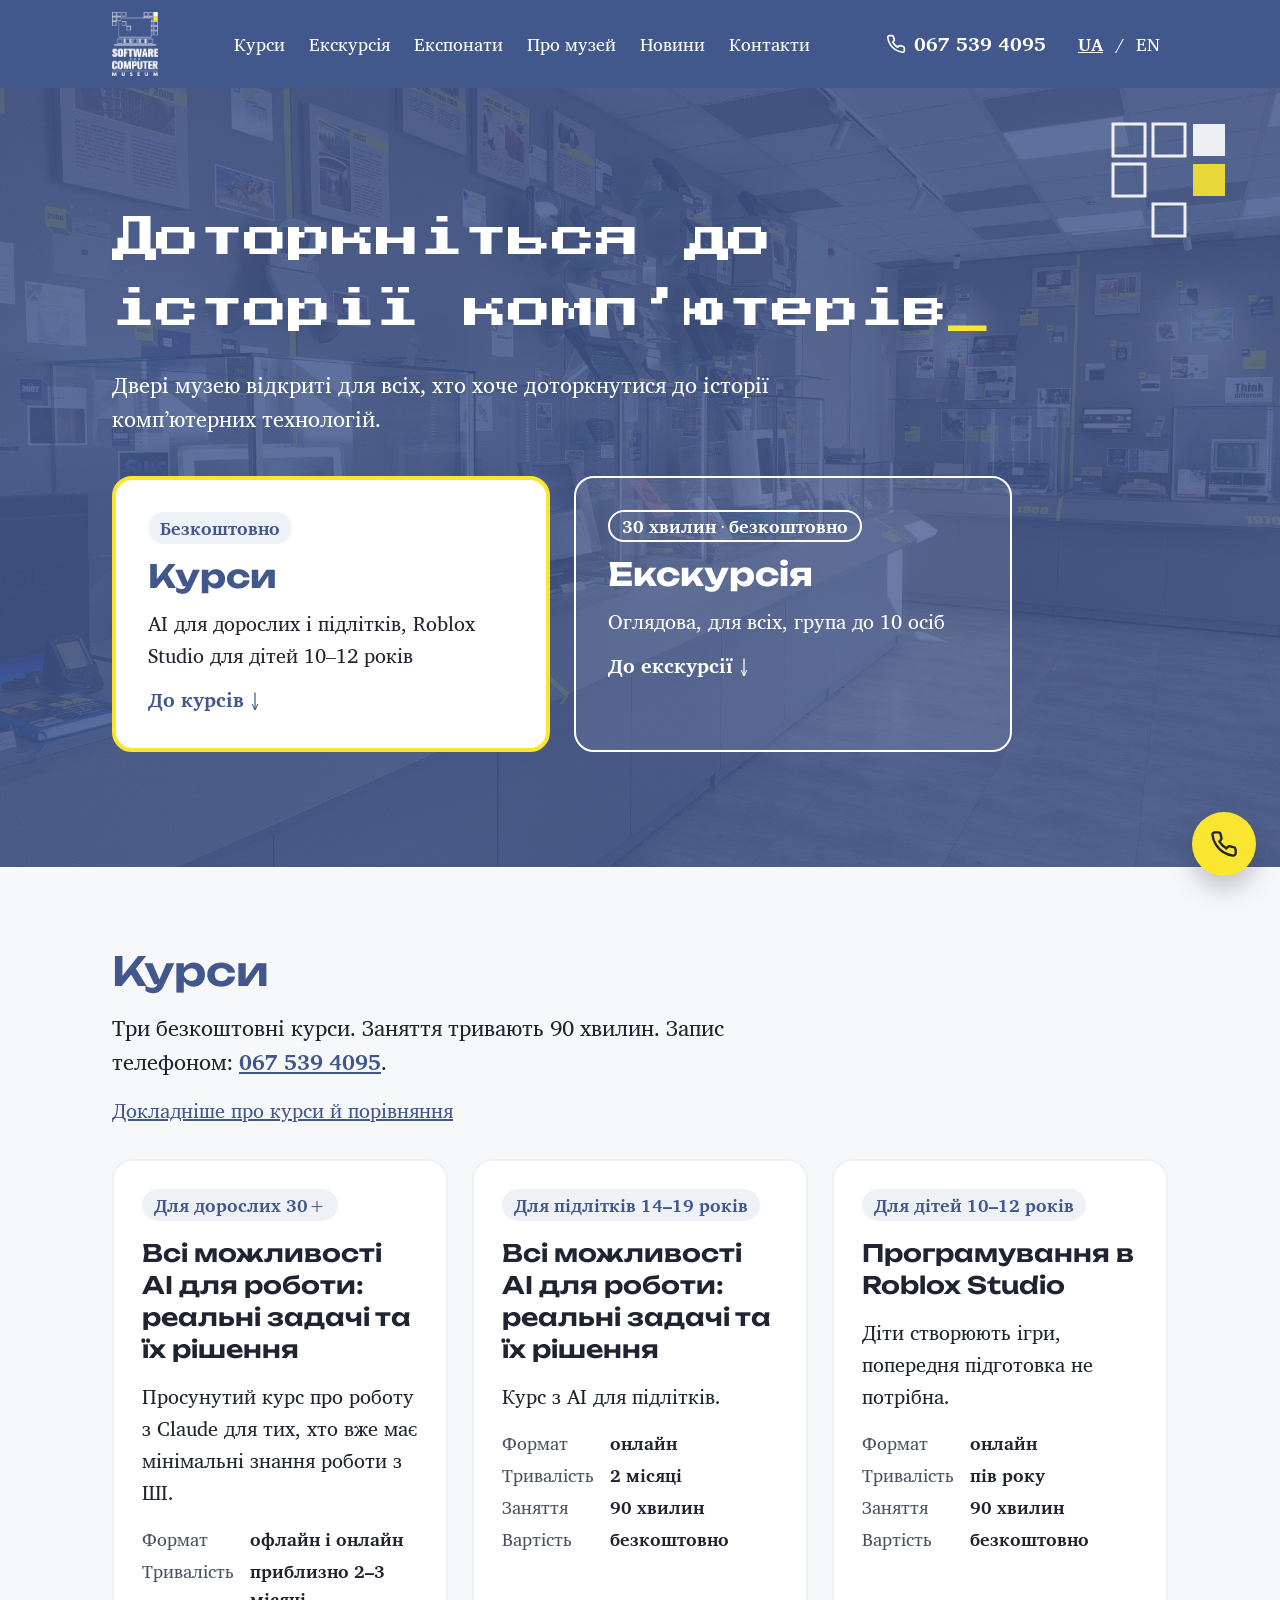
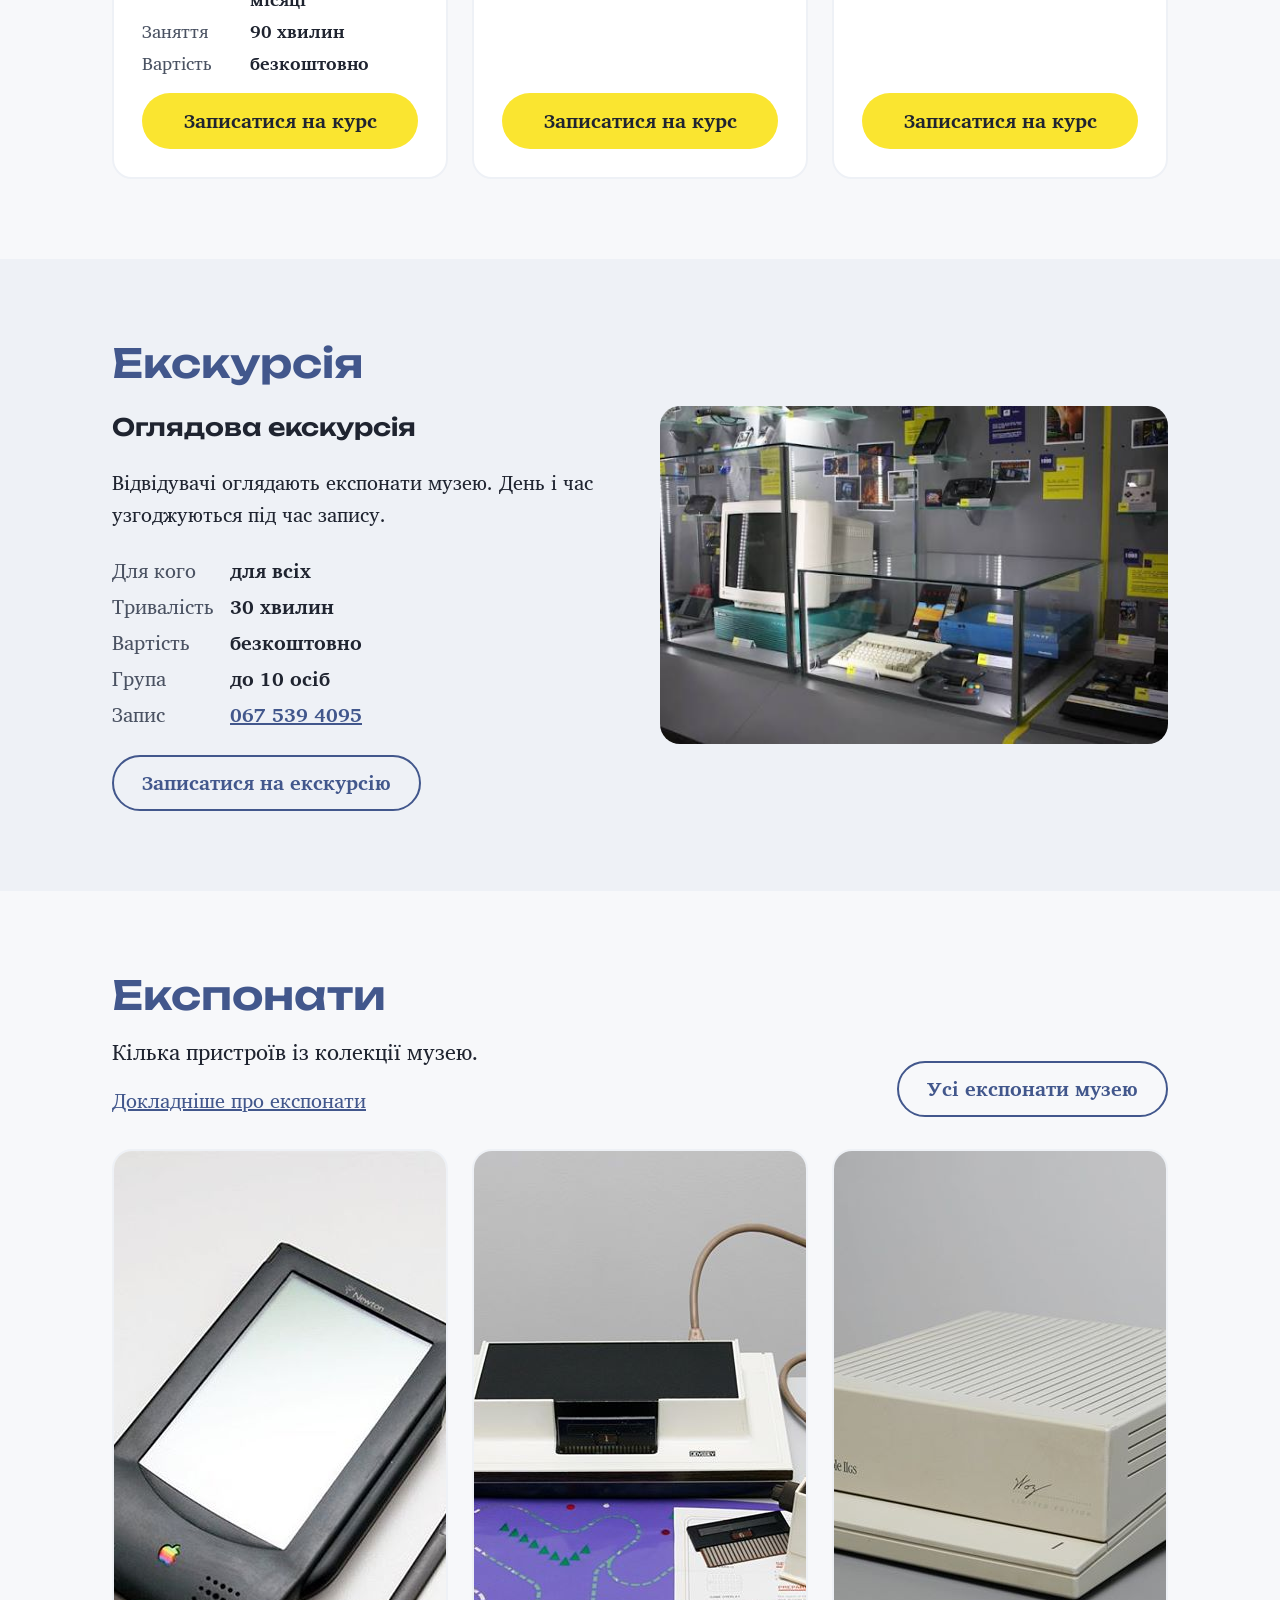
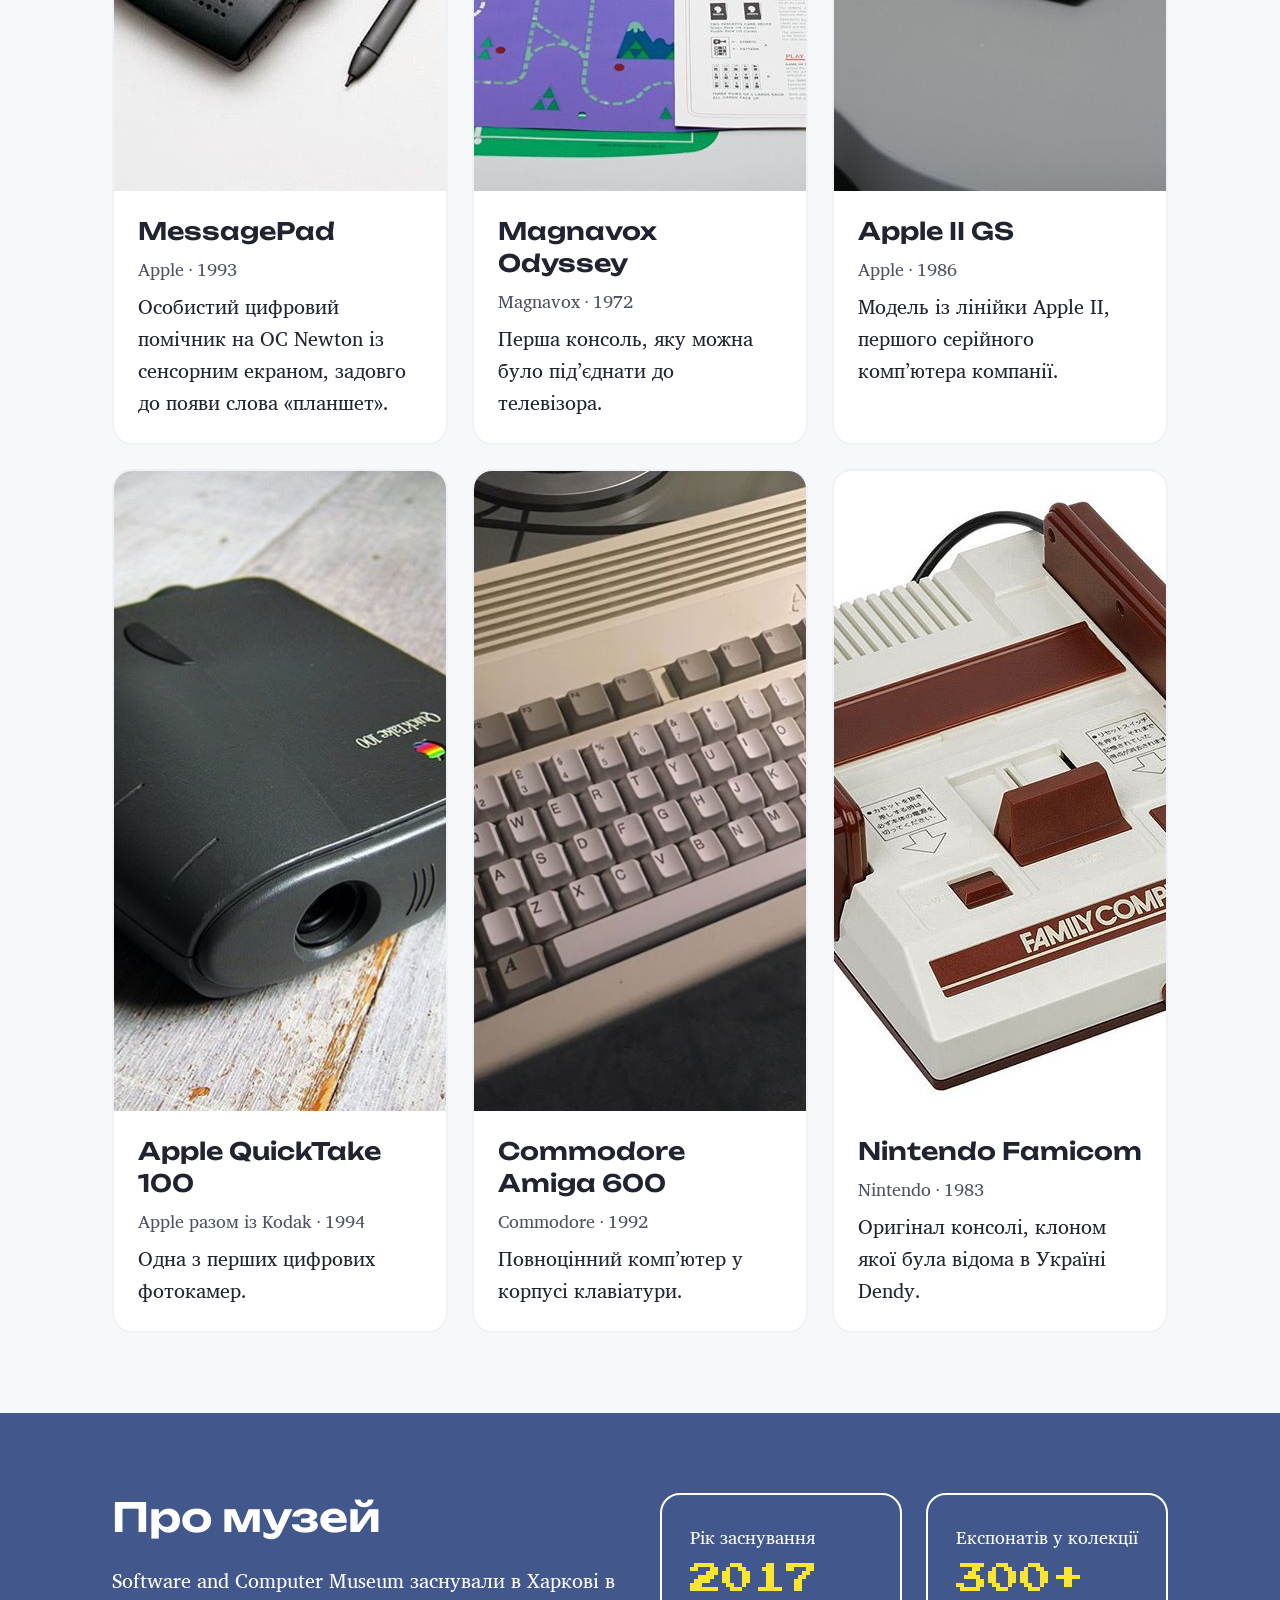
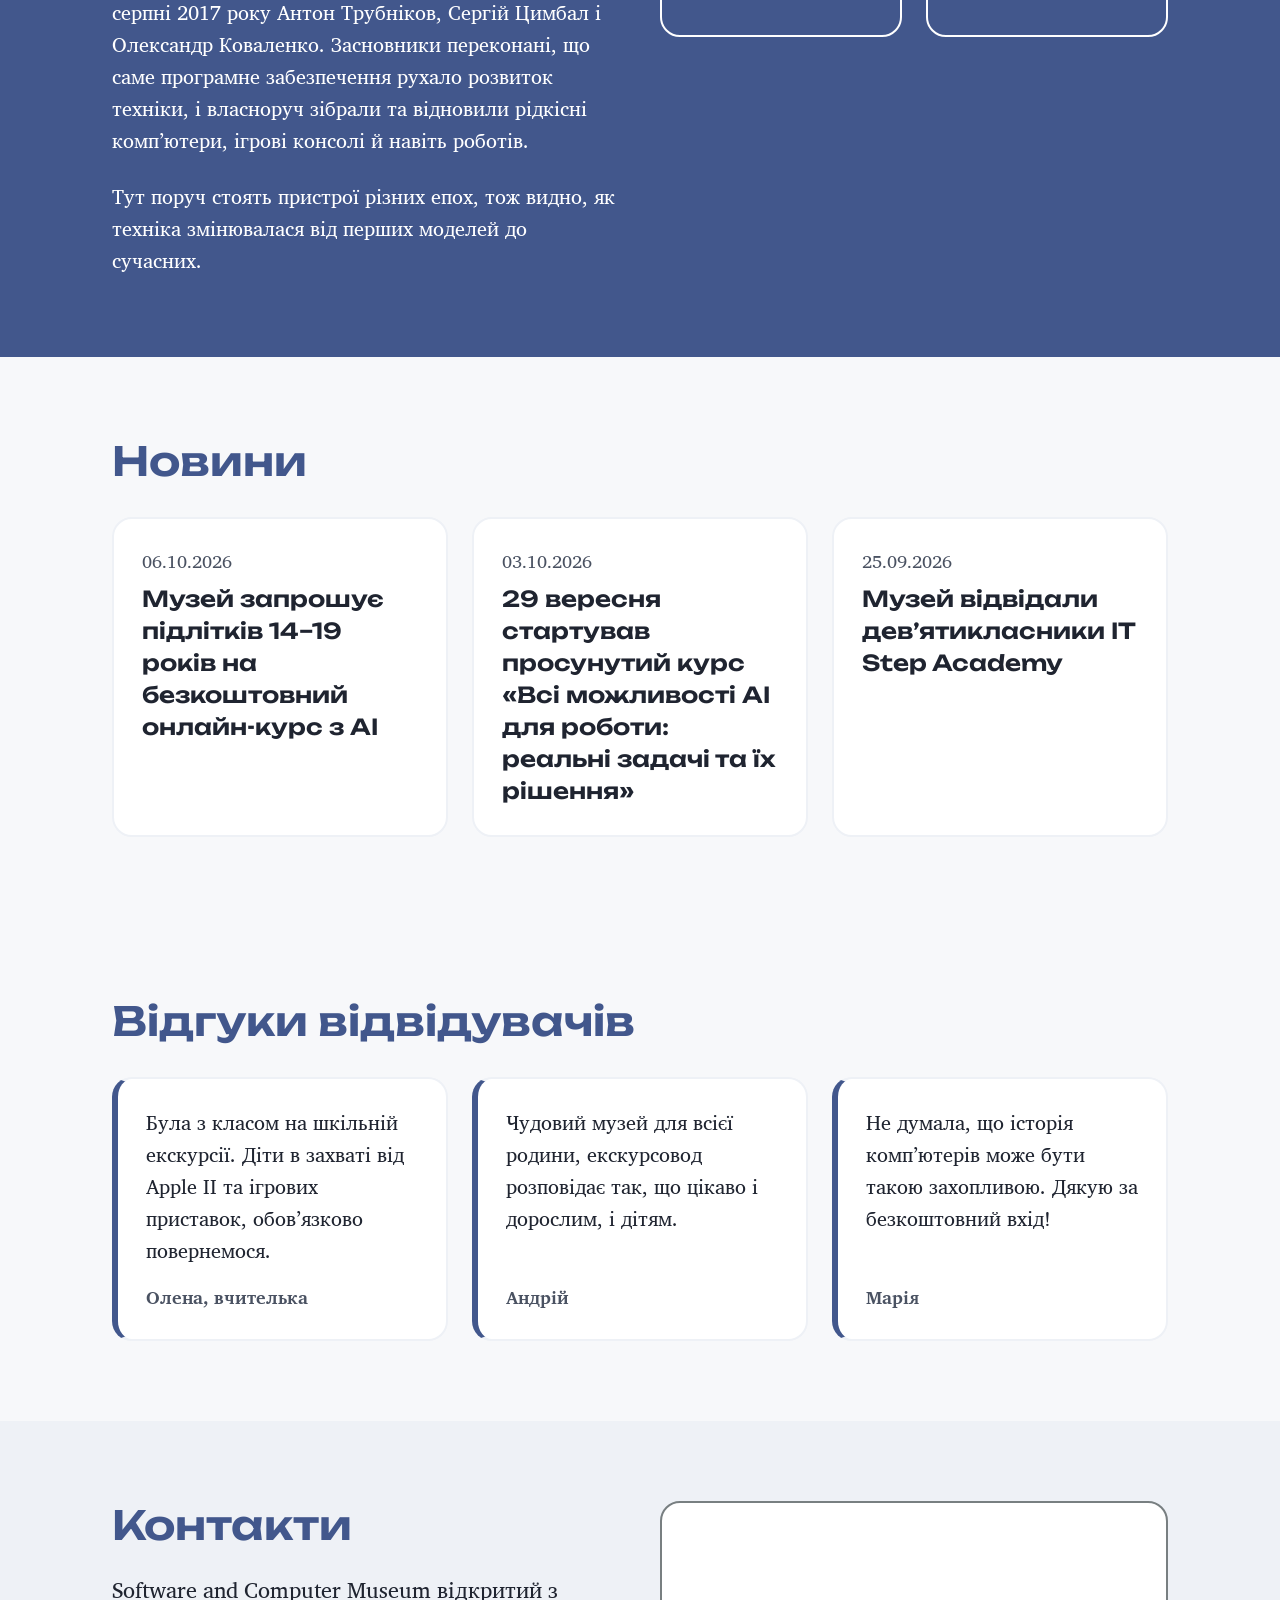
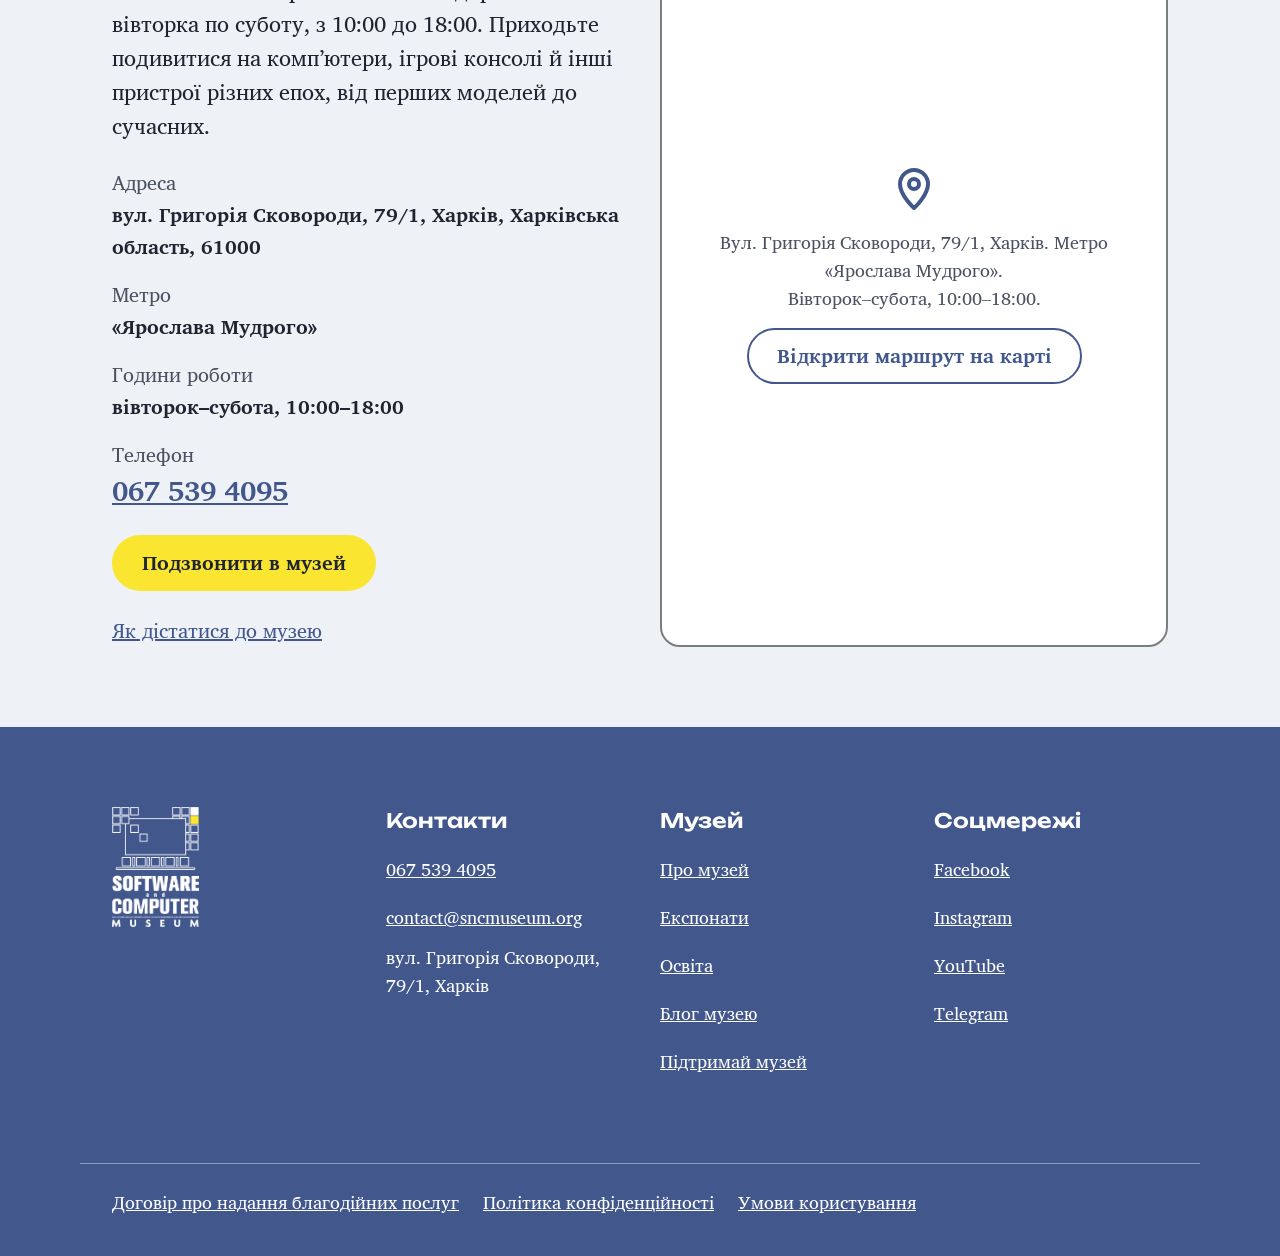
==== index.html @ 0c3be75e "Перша версія сайту музею" ====
<!doctype html>
<html lang="uk">
<head>
  <meta charset="utf-8">
  <meta name="viewport" content="width=device-width, initial-scale=1">
  <title>Software and Computer Museum: курси, екскурсія та експонати</title>
  <meta name="description" content="Безкоштовні курси з AI та Roblox Studio, оглядова екскурсія й експонати Software and Computer Museum у Харкові. Запис за телефоном 067 539 4095.">
  <link rel="alternate" hreflang="uk" href="./">
  <link rel="alternate" hreflang="en" href="en/">
  <link rel="icon" type="image/png" href="img/logo.png">
  <link rel="preconnect" href="https://fonts.googleapis.com">
  <link rel="preconnect" href="https://fonts.gstatic.com" crossorigin>
  <link rel="stylesheet" href="https://fonts.googleapis.com/css2?family=Charis+SIL:ital,wght@0,400;0,700&family=Press+Start+2P&family=Unbounded:wght@600;700&display=swap">
  <link rel="stylesheet" href="css/tokens.css">
  <link rel="stylesheet" href="css/styles.css">
  <script src="js/main.js" defer></script>
</head>
<body>
<a class="skip-link" href="#main">Перейти до вмісту</a>

<header class="site-header on-dark">
  <div class="wrap header-inner">
    <a href="#top" class="logo-link"><img src="img/logo.png" alt="Логотип Software and Computer Museum, перехід на початок сторінки" width="401" height="555"></a>
    <nav id="main-nav" class="nav" aria-label="Розділи сторінки">
      <a href="#courses">Курси</a>
      <a href="#tour">Екскурсія</a>
      <a href="exhibits.html">Експонати</a>
      <a href="#about">Про музей</a>
      <a href="#news">Новини</a>
      <a href="#contacts">Контакти</a>
    </nav>
    <div class="header-tools">
      <a href="tel:+380675394095" class="tap header-phone" aria-label="Подзвонити в музей: 067 539 4095"><svg width="20" height="20" viewBox="0 0 24 24" fill="none" stroke="currentColor" stroke-width="2" stroke-linecap="round" stroke-linejoin="round" aria-hidden="true"><path d="M22 16.9v3a2 2 0 0 1-2.2 2 19.8 19.8 0 0 1-8.6-3.1 19.5 19.5 0 0 1-6-6A19.8 19.8 0 0 1 2.1 4.2 2 2 0 0 1 4.1 2h3a2 2 0 0 1 2 1.7c.1.9.4 1.8.7 2.7a2 2 0 0 1-.5 2.1L8 9.8a16 16 0 0 0 6 6l1.3-1.3a2 2 0 0 1 2.1-.5c.9.3 1.8.6 2.7.7a2 2 0 0 1 1.7 2z"/></svg><span class="phone-text">067 539 4095</span></a>
      <div class="lang">
        <a href="./" class="tap" aria-current="page" aria-label="Українська версія">UA</a>
        <span aria-hidden="true">/</span>
        <a href="en/" class="tap" lang="en" hreflang="en" aria-label="English version">EN</a>
      </div>
      <button type="button" class="menu-btn btn btn-secondary" aria-expanded="false" aria-controls="main-nav">Меню</button>
    </div>
  </div>
</header>

<main id="main">

<section id="top" class="hero on-dark">
  <img class="hero-photo" src="img/hero.jpg" alt="Зала музею всередині: уздовж сірих стін стоять скляні вітрини з комп’ютерами й ігровими приставками різних років, а жовті лінії на стінах і вітринах позначають десятиліття: 1970, 1980, 2000" width="1280" height="960">
  <div class="hero-overlay" aria-hidden="true"></div>
  <svg class="hero-pixels" aria-hidden="true" width="120" height="120" viewBox="0 0 120 120"><g fill="none" stroke="#ffffff" stroke-width="3"><rect x="4" y="4" width="32" height="32"/><rect x="44" y="4" width="32" height="32"/><rect x="4" y="44" width="32" height="32"/><rect x="44" y="84" width="32" height="32"/></g><rect x="84" y="4" width="32" height="32" fill="#ffffff"/><rect x="84" y="44" width="32" height="32" fill="#fae530"/></svg>
  <div class="wrap hero-inner">
    <div class="hero-text">
      <h1 class="hero-title">
        <span class="visually-hidden">Доторкніться до історії комп’ютерів</span>
        <span class="ghost" aria-hidden="true">Доторкніться до історії комп’ютерів_</span>
        <span class="typed" aria-hidden="true"><span class="typed-text">Доторкніться до історії комп’ютерів</span><span class="caret">_</span></span>
      </h1>
      <p class="lead">Двері музею відкриті для всіх, хто хоче доторкнутися до історії комп’ютерних технологій.</p>
    </div>
    <div class="hero-cards">
      <a href="#courses" class="hero-card hero-card--main lift">
        <span class="tag">Безкоштовно</span>
        <span class="hero-card-title">Курси</span>
        <span>AI для дорослих і підлітків, Roblox Studio для дітей 10–12 років</span>
        <span class="hero-card-more">До курсів ↓</span>
      </a>
      <a href="#tour" class="hero-card hero-card--alt lift">
        <span class="tag tag--outline">30 хвилин · безкоштовно</span>
        <span class="hero-card-title">Екскурсія</span>
        <span>Оглядова, для всіх, група до 10 осіб</span>
        <span class="hero-card-more">До екскурсії ↓</span>
      </a>
    </div>
  </div>
</section>

<section id="courses" class="section" aria-labelledby="courses-title">
  <div class="wrap stack">
    <div class="stack-sm">
      <h2 id="courses-title" class="h2">Курси</h2>
      <p class="lead">Три безкоштовні курси. Заняття тривають 90 хвилин. Запис телефоном: <a href="tel:+380675394095"><strong>067 539 4095</strong></a>.</p>
      <a href="courses.html">Докладніше про курси й порівняння</a>
    </div>
    <div class="grid">

      <article class="card lift">
        <span class="tag">Для дорослих 30+</span>
        <h3 class="h3">Всі можливості AI для роботи: реальні задачі та їх рішення</h3>
        <p>Просунутий курс про роботу з Claude для тих, хто вже має мінімальні знання роботи з ШІ.</p>
        <dl class="facts">
          <dt>Формат</dt><dd>офлайн і онлайн</dd>
          <dt>Тривалість</dt><dd>приблизно 2–3 місяці</dd>
          <dt>Заняття</dt><dd>90 хвилин</dd>
          <dt>Вартість</dt><dd>безкоштовно</dd>
        </dl>
        <a href="tel:+380675394095" class="btn btn-primary">Записатися на курс</a>
      </article>

      <article class="card lift">
        <span class="tag">Для підлітків 14–19 років</span>
        <h3 class="h3">Всі можливості AI для роботи: реальні задачі та їх рішення</h3>
        <p>Курс з AI для підлітків.</p>
        <dl class="facts">
          <dt>Формат</dt><dd>онлайн</dd>
          <dt>Тривалість</dt><dd>2 місяці</dd>
          <dt>Заняття</dt><dd>90 хвилин</dd>
          <dt>Вартість</dt><dd>безкоштовно</dd>
        </dl>
        <a href="tel:+380675394095" class="btn btn-primary">Записатися на курс</a>
      </article>

      <article class="card lift">
        <span class="tag">Для дітей 10–12 років</span>
        <h3 class="h3">Програмування в Roblox Studio</h3>
        <p>Діти створюють ігри, попередня підготовка не потрібна.</p>
        <dl class="facts">
          <dt>Формат</dt><dd>онлайн</dd>
          <dt>Тривалість</dt><dd>пів року</dd>
          <dt>Заняття</dt><dd>90 хвилин</dd>
          <dt>Вартість</dt><dd>безкоштовно</dd>
        </dl>
        <a href="tel:+380675394095" class="btn btn-primary">Записатися на курс</a>
      </article>

    </div>
  </div>
</section>

<section id="tour" class="section section--alt" aria-labelledby="tour-title">
  <div class="wrap split">
    <div class="stack-md">
      <h2 id="tour-title" class="h2">Екскурсія</h2>
      <h3 class="h3">Оглядова екскурсія</h3>
      <p>Відвідувачі оглядають експонати музею. День і час узгоджуються під час запису.</p>
      <dl class="facts facts--lg">
        <dt>Для кого</dt><dd>для всіх</dd>
        <dt>Тривалість</dt><dd>30 хвилин</dd>
        <dt>Вартість</dt><dd>безкоштовно</dd>
        <dt>Група</dt><dd>до 10 осіб</dd>
        <dt>Запис</dt><dd><a href="tel:+380675394095">067 539 4095</a></dd>
      </dl>
      <a href="tel:+380675394095" class="btn btn-secondary">Записатися на екскурсію</a>
    </div>
    <img class="rounded-photo" src="img/showcase.jpg" alt="Що можна побачити на екскурсії: у скляних вітринах стоять комп’ютер у бірюзовому корпусі з білим монітором, світла клавіатура-комп’ютер і сині корпуси приставок, а на полицях на стіні лежать портативні ігрові консолі" width="548" height="364" loading="lazy">
  </div>
</section>

<!-- Анонс сімейної екскурсії. Прихований, бо ще невідомі час, тривалість, розмір групи, вартість і вік дітей.
     Щоб показати: заповнити місця в [ ], прибрати цей коментар і рядок із закриттям коментаря нижче.
<section id="family-tour" class="section" aria-labelledby="family-title">
  <div class="wrap stack-md">
    <h2 id="family-title" class="h2">Сімейна екскурсія щосуботи</h2>
    <p class="lead">Приходьте всією родиною! Покажемо дітям, з чого починалися комп’ютери й ігрові приставки, а дорослим нагадаємо техніку, з якою вони росли.</p>
    <dl class="facts facts--lg">
      <dt>Коли</dt><dd>субота, [час початку]</dd>
      <dt>Тривалість</dt><dd>[тривалість]</dd>
      <dt>Група</dt><dd>до [кількість] осіб</dd>
      <dt>Вартість</dt><dd>[вартість]</dd>
      <dt>Для кого</dt><dd>діти від [вік] років разом із дорослими</dd>
      <dt>Запис</dt><dd><a href="tel:+380675394095">067 539 4095</a></dd>
    </dl>
    <a href="tel:+380675394095" class="btn btn-secondary">Записатися на екскурсію</a>
  </div>
</section>
кінець прихованого анонсу -->

<section id="exhibits" class="section" aria-labelledby="exhibits-title">
  <div class="wrap stack">
    <div class="section-head">
      <div class="stack-sm">
        <h2 id="exhibits-title" class="h2">Експонати</h2>
        <p class="lead">Кілька пристроїв із колекції музею.</p>
        <a href="exhibits.html">Докладніше про експонати</a>
      </div>
      <a href="https://sncmuseum.org/exhibits" class="btn btn-secondary">Усі експонати музею</a>
    </div>
    <div class="grid">

      <article class="card exhibit lift">
        <img src="img/exhibits/messagepad.jpg" alt="Вигляд MessagePad: чорний пристрій розміром із долоню з великим сірим сенсорним екраном і веселковим логотипом Apple, поруч лежить чорний стилус" width="640" height="640" loading="lazy">
        <div class="exhibit-body">
          <h3 class="h3">MessagePad</h3>
          <p class="muted">Apple · 1993</p>
          <p>Особистий цифровий помічник на ОС Newton із сенсорним екраном, задовго до появи слова «планшет».</p>
        </div>
      </article>

      <article class="card exhibit lift">
        <img src="img/exhibits/odyssey.jpg" alt="Вигляд Magnavox Odyssey: пласка біла приставка з чорним верхом, на дроті квадратний контролер із ручками, поруч кольорова накладка на екран телевізора з лижною трасою й аркуш із правилами гри" width="640" height="640" loading="lazy">
        <div class="exhibit-body">
          <h3 class="h3">Magnavox Odyssey</h3>
          <p class="muted">Magnavox · 1972</p>
          <p>Перша консоль, яку можна було під’єднати до телевізора.</p>
        </div>
      </article>

      <article class="card exhibit lift">
        <img src="img/exhibits/apple-iigs.jpg" alt="Вигляд Apple II GS: низький світло-бежевий корпус із ребристим верхом, спереду веселковий логотип Apple і підпис Стіва Возняка" width="640" height="640" loading="lazy">
        <div class="exhibit-body">
          <h3 class="h3">Apple II GS</h3>
          <p class="muted">Apple · 1986</p>
          <p>Модель із лінійки Apple II, першого серійного комп’ютера компанії.</p>
        </div>
      </article>

      <article class="card exhibit lift">
        <img src="img/exhibits/quicktake-100.jpg" alt="Вигляд QuickTake 100: темно-сіра камера, схожа на маленький бінокль, з об’єктивом і спалахом спереду та веселковим логотипом Apple зверху" width="640" height="640" loading="lazy">
        <div class="exhibit-body">
          <h3 class="h3">Apple QuickTake 100</h3>
          <p class="muted">Apple разом із Kodak · 1994</p>
          <p>Одна з перших цифрових фотокамер.</p>
        </div>
      </article>

      <article class="card exhibit lift">
        <img src="img/exhibits/amiga-600.jpg" alt="Вигляд Amiga 600: світло-бежева клавіатура з написами Commodore A600 і AMIGA, у корпусі якої вміщено весь комп’ютер" width="640" height="640" loading="lazy">
        <div class="exhibit-body">
          <h3 class="h3">Commodore Amiga 600</h3>
          <p class="muted">Commodore · 1992</p>
          <p>Повноцінний комп’ютер у корпусі клавіатури.</p>
        </div>
      </article>

      <article class="card exhibit lift">
        <img src="img/exhibits/famicom.jpg" alt="Вигляд Famicom: біло-бордова приставка з написом Family Computer, гніздом для картриджа зверху й двома бордовими кнопками спереду" width="640" height="640" loading="lazy">
        <div class="exhibit-body">
          <h3 class="h3">Nintendo Famicom</h3>
          <p class="muted">Nintendo · 1983</p>
          <p>Оригінал консолі, клоном якої була відома в Україні Dendy.</p>
        </div>
      </article>

    </div>
  </div>
</section>

<section id="about" class="section section--dark on-dark" aria-labelledby="about-title">
  <div class="wrap split about">
    <div class="stack-md">
      <h2 id="about-title" class="h2">Про музей</h2>
      <p>Software and Computer Museum заснували в Харкові в серпні 2017 року Антон Трубніков, Сергій Цимбал і Олександр Коваленко. Засновники переконані, що саме програмне забезпечення рухало розвиток техніки, і власноруч зібрали та відновили рідкісні комп’ютери, ігрові консолі й навіть роботів.</p>
      <p>Тут поруч стоять пристрої різних епох, тож видно, як техніка змінювалася від перших моделей до сучасних.</p>
    </div>
    <dl class="stats">
      <div class="stat">
        <dt>Рік заснування</dt>
        <dd>2017</dd>
      </div>
      <div class="stat">
        <dt>Експонатів у колекції</dt>
        <dd>300+</dd>
      </div>
    </dl>
  </div>
</section>

<section id="news" class="section" aria-labelledby="news-title">
  <div class="wrap stack">
    <h2 id="news-title" class="h2">Новини</h2>
    <div class="grid">
      <article class="card news-card">
        <p class="muted"><time datetime="2026-10-06">06.10.2026</time></p>
        <h3 class="h3">Музей запрошує підлітків 14–19 років на безкоштовний онлайн-курс з AI</h3>
      </article>
      <article class="card news-card">
        <p class="muted"><time datetime="2026-10-03">03.10.2026</time></p>
        <h3 class="h3">29 вересня стартував просунутий курс «Всі можливості AI для роботи: реальні задачі та їх рішення»</h3>
      </article>
      <article class="card news-card">
        <p class="muted"><time datetime="2026-09-25">25.09.2026</time></p>
        <h3 class="h3">Музей відвідали дев’ятикласники IT Step Academy</h3>
      </article>
    </div>
  </div>
</section>

<section id="reviews" class="section" aria-labelledby="reviews-title">
  <div class="wrap stack">
    <h2 id="reviews-title" class="h2">Відгуки відвідувачів</h2>
    <div class="grid">
      <figure class="card review">
        <blockquote>
          <p>Була з класом на шкільній екскурсії. Діти в захваті від Apple II та ігрових приставок, обов’язково повернемося.</p>
        </blockquote>
        <figcaption class="muted">Олена, вчителька</figcaption>
      </figure>
      <figure class="card review">
        <blockquote>
          <p>Чудовий музей для всієї родини, екскурсовод розповідає так, що цікаво і дорослим, і дітям.</p>
        </blockquote>
        <figcaption class="muted">Андрій</figcaption>
      </figure>
      <figure class="card review">
        <blockquote>
          <p>Не думала, що історія комп’ютерів може бути такою захопливою. Дякую за безкоштовний вхід!</p>
        </blockquote>
        <figcaption class="muted">Марія</figcaption>
      </figure>
    </div>
  </div>
</section>

<section id="contacts" class="section section--alt" aria-labelledby="contacts-title">
  <div class="wrap split contacts">
    <div class="stack-md">
      <h2 id="contacts-title" class="h2">Контакти</h2>
      <p class="lead">Software and Computer Museum відкритий з вівторка по суботу, з 10:00 до 18:00. Приходьте подивитися на комп’ютери, ігрові консолі й інші пристрої різних епох, від перших моделей до сучасних.</p>
      <dl class="facts facts--lg">
        <dt>Адреса</dt><dd>вул. Григорія Сковороди, 79/1, Харків, Харківська область, 61000</dd>
        <dt>Метро</dt><dd>«Ярослава Мудрого»</dd>
        <dt>Години роботи</dt><dd>вівторок–субота, 10:00–18:00</dd>
        <dt>Телефон</dt><dd><a href="tel:+380675394095" class="big-phone">067 539 4095</a></dd>
      </dl>
      <a href="tel:+380675394095" class="btn btn-primary">Подзвонити в музей</a>
      <a href="contacts.html">Як дістатися до музею</a>
    </div>
    <!-- Тут буде вбудована карта з маршрутом, коли оберуть сервіс карт -->
    <div class="map">
      <svg aria-hidden="true" width="48" height="48" viewBox="0 0 24 24" fill="none" stroke="#42578c" stroke-width="2" stroke-linecap="round" stroke-linejoin="round"><path d="M12 22s7-6.2 7-12a7 7 0 0 0-14 0c0 5.8 7 12 7 12z"/><circle cx="12" cy="10" r="2.5"/></svg>
      <p class="muted">Вул. Григорія Сковороди, 79/1, Харків. Метро «Ярослава Мудрого».<br>Вівторок–субота, 10:00–18:00.</p>
      <a href="https://www.google.com/maps/search/?api=1&amp;query=%D0%B2%D1%83%D0%BB.%20%D0%93%D1%80%D0%B8%D0%B3%D0%BE%D1%80%D1%96%D1%8F%20%D0%A1%D0%BA%D0%BE%D0%B2%D0%BE%D1%80%D0%BE%D0%B4%D0%B8%2C%2079%2F1%2C%20%D0%A5%D0%B0%D1%80%D0%BA%D1%96%D0%B2" class="btn btn-secondary">Відкрити маршрут на карті</a>
    </div>
  </div>
</section>

</main>

<footer class="site-footer on-dark">
  <div class="wrap section footer-grid">
    <div>
      <img class="footer-logo" src="img/logo.png" alt="Логотип Software and Computer Museum: контур старого комп’ютера з білих піксельних квадратів, один квадрат жовтий, під ним назва музею" width="401" height="555" loading="lazy">
    </div>
    <div class="footer-col">
      <p class="footer-title">Контакти</p>
      <a href="tel:+380675394095" class="tap">067 539 4095</a>
      <a href="mailto:contact@sncmuseum.org" class="tap">contact@sncmuseum.org</a>
      <span>вул. Григорія Сковороди, 79/1, Харків</span>
    </div>
    <!-- Адреси блогу, «Підтримай музей», соцмереж і документів ще не надано: замінити "#" -->
    <nav class="footer-col" aria-label="Музей">
      <p class="footer-title">Музей</p>
      <a href="#about" class="tap">Про музей</a>
      <a href="https://sncmuseum.org/exhibits" class="tap">Експонати</a>
      <a href="#courses" class="tap">Освіта</a>
      <a href="#" class="tap">Блог музею</a>
      <a href="#" class="tap">Підтримай музей</a>
    </nav>
    <nav class="footer-col" aria-label="Соцмережі">
      <p class="footer-title">Соцмережі</p>
      <a href="#" class="tap">Facebook</a>
      <a href="#" class="tap">Instagram</a>
      <a href="#" class="tap">YouTube</a>
      <a href="#" class="tap">Telegram</a>
    </nav>
  </div>
  <div class="wrap footer-legal">
    <a href="#" class="tap">Договір про надання благодійних послуг</a>
    <a href="#" class="tap">Політика конфіденційності</a>
    <a href="#" class="tap">Умови користування</a>
  </div>
</footer>

<a href="tel:+380675394095" class="call" aria-label="Подзвонити в музей: 067 539 4095"><svg width="28" height="28" viewBox="0 0 24 24" fill="none" stroke="currentColor" stroke-width="2" stroke-linecap="round" stroke-linejoin="round" aria-hidden="true"><path d="M22 16.9v3a2 2 0 0 1-2.2 2 19.8 19.8 0 0 1-8.6-3.1 19.5 19.5 0 0 1-6-6A19.8 19.8 0 0 1 2.1 4.2 2 2 0 0 1 4.1 2h3a2 2 0 0 1 2 1.7c.1.9.4 1.8.7 2.7a2 2 0 0 1-.5 2.1L8 9.8a16 16 0 0 0 6 6l1.3-1.3a2 2 0 0 1 2.1-.5c.9.3 1.8.6 2.7.7a2 2 0 0 1 1.7 2z"/></svg></a>

</body>
</html>
---- css/tokens.css ----
/* Software and Computer Museum: токени дизайн-системи.
   Джерело: claude.ai/artifact/1aeoPS4YtjyrDPZevnT34K (tokens.json). */
:root {
  /* Кольори */
  --primary: #42578c;
  --accent: #fae530;          /* лише кнопки дзвінка й запису на курс */
  --accent-hover: #e0c905;
  --accent-pressed: #d1bc05;
  --brand-grey: #787f81;
  --ink: #1f2430;
  --ink-muted: #4a5262;
  --surface: #f7f8fa;
  --surface-alt: #eef1f6;
  --on-color: #ffffff;
  --on-accent: var(--ink);
  --border: var(--brand-grey);
  --focus: var(--primary);
  --focus-on-dark: var(--on-color);
  --overlay: rgba(66, 87, 140, 0.85);

  /* Шрифти */
  --font-hero: "Press Start 2P", "Courier New", monospace;
  --font-display: "Unbounded", Arial, sans-serif;
  --font-body: "Charis SIL", Georgia, serif;

  /* Відступи */
  --space-1: 4px;
  --space-2: 8px;
  --space-3: 16px;
  --space-4: 24px;
  --space-5: 32px;
  --space-6: 48px;
  --space-7: 80px;

  /* Заокруглення */
  --radius-sm: 8px;
  --radius-md: 12px;
  --radius-lg: 20px;
  --radius-pill: 999px;

  /* Тіні */
  --shadow-pressed: inset 0 2px 4px rgba(0, 0, 0, 0.25);
  --shadow-hover: 0 12px 24px rgba(31, 36, 48, 0.18);

  /* Розміри */
  --control-height: 56px;
  --target-min: 44px;
  --content-width: 1120px;
  --text-width: 680px;
  --call-button: 64px;
}
---- css/styles.css ----
/* Software and Computer Museum: стилі сторінки. Значення беруться з tokens.css. */

/* ---------- База ---------- */
*, *::before, *::after { box-sizing: border-box; }

html { scroll-behavior: smooth; scroll-padding-top: 104px; }

body {
  margin: 0;
  background: var(--surface);
  color: var(--ink);
  font-family: var(--font-body);
  font-size: 20px;
  line-height: 32px;
}

h1, h2, h3, p, ul, dl, dd { margin: 0; }
h2, h3 { font-family: var(--font-display); }
img { max-width: 100%; }

a { color: var(--primary); }
a:hover { color: var(--ink); }
:focus-visible { outline: 3px solid var(--focus); outline-offset: 2px; }

.on-dark, .on-dark a { color: var(--on-color); }
.on-dark a:hover { color: var(--surface-alt); }
.on-dark :focus-visible { outline-color: var(--focus-on-dark); }

.skip-link {
  position: absolute;
  left: var(--space-3);
  top: -100px;
  z-index: 100;
  padding: var(--space-2) var(--space-3);
  border-radius: var(--radius-sm);
  background: var(--accent);
  color: var(--on-accent);
  font-weight: 700;
}
.skip-link:focus { top: var(--space-3); }

.visually-hidden {
  position: absolute;
  width: 1px;
  height: 1px;
  overflow: hidden;
  clip: rect(0 0 0 0);
  white-space: nowrap;
}

/* ---------- Сітка й розділи ---------- */
.wrap {
  max-width: var(--content-width);
  margin: 0 auto;
  padding-left: clamp(16px, 4vw, 32px);
  padding-right: clamp(16px, 4vw, 32px);
}

.section {
  padding-top: clamp(48px, 7vw, 80px);
  padding-bottom: clamp(48px, 7vw, 80px);
}
.section--alt { background: var(--surface-alt); }
.section--dark { background: var(--primary); }

.stack { display: flex; flex-direction: column; gap: var(--space-5); }
.stack-sm { display: flex; flex-direction: column; gap: var(--space-3); }
.stack-md { display: flex; flex-direction: column; gap: var(--space-4); align-items: flex-start; }

.grid {
  display: grid;
  grid-template-columns: repeat(auto-fit, minmax(min(300px, 100%), 1fr));
  gap: var(--space-4);
}
.split {
  display: grid;
  grid-template-columns: repeat(auto-fit, minmax(min(320px, 100%), 1fr));
  gap: 40px;
  align-items: center;
}

.section-head {
  display: flex;
  flex-wrap: wrap;
  align-items: flex-end;
  justify-content: space-between;
  gap: var(--space-3);
}

/* ---------- Типографіка ---------- */
.h2 {
  font-family: var(--font-display);
  font-size: clamp(32px, 3.5vw, 40px);
  line-height: 1.2;
  font-weight: 600;
  color: var(--primary);
}
.on-dark .h2 { color: var(--on-color); }
.h3 { font-size: 24px; line-height: 32px; font-weight: 600; }
.lead { max-width: var(--text-width); font-size: 22px; line-height: 34px; }
.muted { color: var(--ink-muted); font-size: 18px; line-height: 28px; }

/* ---------- Кнопки ---------- */
.btn {
  display: inline-flex;
  align-items: center;
  justify-content: center;
  gap: var(--space-2);
  min-height: var(--control-height);
  padding: 0 28px;
  border: 2px solid transparent;
  border-radius: var(--radius-pill);
  font-family: var(--font-body);
  font-size: 20px;
  line-height: 28px;
  font-weight: 700;
  text-align: center;
  text-decoration: none;
  cursor: pointer;
  transition: background-color 120ms ease, transform 80ms ease;
}
.btn-primary { background: var(--accent); color: var(--on-accent); }
.btn-primary:hover { background: var(--accent-hover); color: var(--on-accent); }
.btn-primary:active {
  background: var(--accent-pressed);
  box-shadow: var(--shadow-pressed);
  transform: translateY(1px);
}
.btn-secondary { background: transparent; color: var(--primary); border-color: var(--primary); }
.btn-secondary:hover { background: var(--surface-alt); color: var(--primary); }
.on-dark .btn-secondary { color: var(--on-color); border-color: var(--on-color); }
.on-dark .btn-secondary:hover { background: rgba(255, 255, 255, 0.12); color: var(--on-color); }
.on-dark .btn-primary, .on-dark .btn-primary:hover { color: var(--on-accent); }

.tap { display: inline-flex; align-items: center; min-height: var(--target-min); }

/* Кругла кнопка дзвінка */
.call {
  position: fixed;
  right: var(--space-4);
  bottom: var(--space-4);
  z-index: 20;
  display: inline-flex;
  align-items: center;
  justify-content: center;
  width: var(--call-button);
  height: var(--call-button);
  border-radius: 50%;
  background: var(--accent);
  color: var(--on-accent);
  box-shadow: 0 12px 24px rgba(31, 36, 48, 0.25);
}
.call:hover { background: var(--accent-hover); color: var(--on-accent); }

/* ---------- Картки ---------- */
.card {
  display: flex;
  flex-direction: column;
  gap: var(--space-3);
  padding: 28px;
  border: 2px solid var(--surface-alt);
  border-radius: var(--radius-lg);
  background: #ffffff;
}
.card .btn { margin-top: auto; }

.lift { transition: transform 160ms ease, box-shadow 160ms ease; }
.lift:hover { transform: translateY(-4px); box-shadow: var(--shadow-hover); }

.tag {
  display: inline-block;
  align-self: flex-start;
  padding: 2px 12px;
  border-radius: var(--radius-pill);
  background: var(--surface-alt);
  color: var(--primary);
  font-size: 18px;
  line-height: 28px;
  font-weight: 700;
}

.facts {
  display: grid;
  grid-template-columns: auto 1fr;
  gap: var(--space-1) var(--space-3);
  font-size: 18px;
  line-height: 28px;
}
.facts dt { color: var(--ink-muted); }
.facts dd { font-weight: 700; }
.facts--lg { font-size: 20px; line-height: 32px; }

/* ---------- Шапка ---------- */
.site-header {
  position: sticky;
  top: 0;
  z-index: 10;
  background: var(--primary);
}
.header-inner {
  display: flex;
  flex-wrap: wrap;
  align-items: center;
  justify-content: space-between;
  gap: var(--space-2) var(--space-4);
  padding-top: 12px;
  padding-bottom: 12px;
}
.logo-link { display: inline-flex; align-items: center; min-height: var(--target-min); }
.logo-link img { display: block; width: auto; height: 64px; }

.nav { display: flex; flex-wrap: wrap; gap: 0 var(--space-4); font-size: 18px; line-height: 28px; }
.nav a { display: inline-flex; align-items: center; min-height: var(--target-min); text-decoration: none; }
.nav a:hover { text-decoration: underline; }

.header-tools { display: flex; flex-wrap: wrap; align-items: center; gap: var(--space-2) var(--space-4); }
.header-phone { gap: var(--space-2); font-weight: 700; text-decoration: none; }

.lang { display: flex; align-items: center; gap: var(--space-1); font-size: 18px; }
.lang a { padding: 0 var(--space-2); text-decoration: none; }
.lang a[aria-current] { font-weight: 700; text-decoration: underline; }

.menu-btn { display: none; min-height: var(--target-min); padding: 0 20px; font-size: 18px; }

/* ---------- Перший екран ---------- */
.hero { position: relative; overflow: hidden; background: var(--primary); }
.hero-photo { position: absolute; inset: 0; display: block; width: 100%; height: 100%; object-fit: cover; }
.hero-overlay { position: absolute; inset: 0; background: var(--overlay); }
.hero-pixels { position: absolute; right: 4%; top: 32px; opacity: 0.9; }
.hero-inner {
  position: relative;
  display: flex;
  flex-direction: column;
  gap: 40px;
  padding-top: clamp(64px, 9vw, 120px);
  padding-bottom: clamp(64px, 9vw, 120px);
}
.hero-text { display: flex; flex-direction: column; gap: var(--space-4); max-width: 900px; }

.hero-title {
  position: relative;
  font-family: var(--font-hero);
  font-weight: 400;
  font-size: clamp(22px, 3.6vw, 44px);
  line-height: 1.6;
  color: var(--on-color);
}
/* Невидимий повний текст тримає висоту, щоб сторінка не стрибала під час друку */
.hero-title .ghost { visibility: hidden; }
.hero-title .typed { position: absolute; inset: 0 0 auto 0; }
.caret { color: var(--accent); animation: blink 1s steps(1) infinite; }
@keyframes blink { 50% { opacity: 0; } }

.hero-cards {
  display: grid;
  grid-template-columns: repeat(auto-fit, minmax(min(280px, 100%), 1fr));
  gap: var(--space-4);
  max-width: 900px;
}
.hero-card {
  display: flex;
  flex-direction: column;
  gap: 12px;
  padding: var(--space-5);
  border-radius: var(--radius-lg);
  text-decoration: none;
}
.hero-card--main { background: #ffffff; border: 4px solid var(--accent); }
.hero-card--main, .on-dark .hero-card--main { color: var(--ink); }
.hero-card--alt { background: rgba(255, 255, 255, 0.08); border: 2px solid var(--on-color); }
.hero-card-title { font-family: var(--font-display); font-weight: 700; font-size: 32px; line-height: 40px; }
.hero-card--main .hero-card-title,
.hero-card--main .hero-card-more { color: var(--primary); }
.hero-card-more { font-weight: 700; }
.tag--outline {
  background: transparent;
  color: inherit;
  border: 2px solid var(--on-color);
  line-height: 24px;
}

/* ---------- Експонати ---------- */
.exhibit { padding: 0; gap: 0; overflow: hidden; }
.exhibit img { display: block; width: 100%; aspect-ratio: 1 / 1; object-fit: cover; }
.exhibit-body { display: flex; flex-direction: column; gap: var(--space-2); padding: var(--space-4); }
/* Сторінка exhibits.html */
.exhibit-body .facts { padding: var(--space-2) 0; border-top: 2px dashed var(--surface-alt); border-bottom: 2px dashed var(--surface-alt); }
.exhibits-all { align-self: flex-start; }

/* ---------- Екскурсія ---------- */
.rounded-photo { display: block; width: 100%; height: auto; border-radius: var(--radius-lg); }

/* ---------- Про музей ---------- */
.about { align-items: start; }
.stats {
  display: grid;
  grid-template-columns: repeat(auto-fit, minmax(200px, 1fr));
  gap: var(--space-4);
}
.stat { padding: 28px; border: 2px solid var(--on-color); border-radius: var(--radius-lg); }
.stat dt { font-size: 18px; line-height: 28px; }
.stat dd { font-family: var(--font-hero); font-size: 32px; line-height: 56px; color: var(--accent); }

/* ---------- Новини ---------- */
.news-card { gap: var(--space-2); }
.news-card .h3 { font-size: 22px; }

/* ---------- Відгуки ---------- */
.review { margin: 0; border-left: 6px solid var(--primary); }
.review blockquote { margin: 0; }
.review figcaption { margin-top: auto; font-weight: 700; }

/* ---------- Контакти ---------- */
.contacts { align-items: stretch; }
.contacts .facts { grid-template-columns: 1fr; gap: 0; }
.contacts .facts dd { margin-bottom: var(--space-3); }
.contacts .facts dd:last-child { margin-bottom: 0; }
.big-phone { font-size: 28px; line-height: 40px; }
.map {
  display: flex;
  flex-direction: column;
  align-items: center;
  justify-content: center;
  gap: var(--space-3);
  min-height: 360px;
  padding: var(--space-4);
  border: 2px solid var(--border);
  border-radius: var(--radius-lg);
  background: #ffffff;
  text-align: center;
}

/* ---------- Підвал ---------- */
.site-footer { background: var(--primary); }
.footer-grid {
  display: grid;
  grid-template-columns: repeat(auto-fit, minmax(220px, 1fr));
  gap: 40px;
}
.footer-col { display: flex; flex-direction: column; gap: var(--space-1); font-size: 18px; line-height: 28px; }
.footer-title { margin-bottom: var(--space-2); font-family: var(--font-display); font-weight: 600; font-size: 20px; }
.footer-logo { display: block; width: auto; height: 120px; }
.footer-legal {
  display: flex;
  flex-wrap: wrap;
  gap: var(--space-1) var(--space-4);
  padding-top: var(--space-3);
  padding-bottom: var(--space-5);
  border-top: 1px solid rgba(255, 255, 255, 0.4);
  font-size: 18px;
  line-height: 28px;
}

/* ---------- Сторінка курсів ---------- */
.hero--page .hero-inner { gap: var(--space-5); padding-top: clamp(40px, 6vw, 72px); padding-bottom: clamp(48px, 7vw, 88px); }
.crumbs { display: flex; flex-wrap: wrap; align-items: center; gap: var(--space-2); font-size: 18px; line-height: 28px; }
.crumbs span[aria-current] { font-weight: 700; }

.hero-facts {
  display: flex;
  flex-wrap: wrap;
  gap: var(--space-3);
  padding: 0;
  list-style: none;
}
.hero-facts li {
  display: flex;
  align-items: baseline;
  gap: var(--space-2);
  padding: 10px 20px;
  border: 2px solid var(--on-color);
  border-radius: var(--radius-md);
  background: rgba(255, 255, 255, 0.08);
  font-size: 18px;
  line-height: 28px;
}
.hero-facts-num { font-family: var(--font-display); font-weight: 700; font-size: 24px; }
.hero-actions { display: flex; flex-wrap: wrap; gap: var(--space-3); }

.age-picker {
  display: grid;
  grid-template-columns: repeat(auto-fit, minmax(min(260px, 100%), 1fr));
  gap: var(--space-4);
  padding: 0;
  list-style: none;
}
.age-tile {
  display: flex;
  flex-direction: column;
  gap: var(--space-2);
  height: 100%;
  padding: 28px;
  border: 2px solid var(--primary);
  border-radius: var(--radius-lg);
  background: #ffffff;
  color: var(--ink);
  text-decoration: none;
}
.age-tile:hover { color: var(--ink); }
.age-tile-num { font-family: var(--font-display); font-weight: 700; font-size: 48px; line-height: 56px; color: var(--primary); }
.age-tile-who { color: var(--ink-muted); font-size: 18px; line-height: 28px; }
.age-tile-name { margin-top: auto; padding-top: var(--space-2); font-weight: 700; text-decoration: underline; text-underline-offset: 4px; }

.course {
  display: grid;
  grid-template-columns: minmax(220px, 300px) 1fr;
  overflow: hidden;
  border: 2px solid var(--surface-alt);
  border-radius: var(--radius-lg);
  background: #ffffff;
  scroll-margin-top: 104px;
}
.course-side {
  display: flex;
  flex-direction: column;
  gap: var(--space-4);
  padding: var(--space-4) 28px 28px;
  background: var(--primary);
}
.window-bar { display: flex; gap: 6px; }
.window-bar i { width: 14px; height: 14px; border: 2px solid var(--on-color); }
.window-bar i:last-child { background: var(--on-color); }
.course-age { display: flex; flex-direction: column; font-size: 20px; line-height: 28px; }
.course-age-num { font-family: var(--font-hero); font-size: clamp(28px, 3vw, 36px); line-height: 1.6; }
.course-badge {
  align-self: flex-start;
  margin-top: auto;
  padding: 2px 12px;
  border: 2px solid var(--on-color);
  border-radius: var(--radius-pill);
  font-size: 18px;
  line-height: 24px;
  font-weight: 700;
}
.course-body { display: flex; flex-direction: column; align-items: flex-start; gap: var(--space-4); padding: var(--space-5); }
.course-title { font-size: clamp(24px, 2.4vw, 28px); line-height: 1.3; color: var(--primary); }
.course-facts { width: 100%; max-width: 560px; padding: var(--space-3) 0; border-top: 2px dashed var(--surface-alt); border-bottom: 2px dashed var(--surface-alt); }

.compare {
  width: 100%;
  border-collapse: collapse;
  border-radius: var(--radius-lg);
  overflow: hidden;
  background: #ffffff;
  font-size: 18px;
  line-height: 28px;
}
.compare th, .compare td { padding: 14px 20px; text-align: left; vertical-align: top; }
.compare thead th { background: var(--primary); color: var(--on-color); font-family: var(--font-display); font-weight: 600; font-size: 16px; }
.compare tbody tr + tr { border-top: 2px solid var(--surface-alt); }
.compare tbody th { font-weight: 700; }

.signup { align-items: start; }
.signup-phone { color: var(--on-color); font-family: var(--font-hero); font-size: clamp(22px, 3vw, 32px); line-height: 1.6; text-decoration: none; }
.signup-phone:hover { text-decoration: underline; }
.signup-aside { padding: var(--space-5); border: 2px solid var(--on-color); border-radius: var(--radius-lg); }

@media (max-width: 760px) {
  .course { grid-template-columns: 1fr; }
  .course-side { flex-direction: row; flex-wrap: wrap; align-items: center; justify-content: space-between; }
  .course-side .window-bar { width: 100%; }
  .course-badge { margin-top: 0; }
  .course-body { padding: var(--space-4); }

  /* Таблиця стає стосом карток */
  .compare, .compare tbody, .compare tr, .compare th, .compare td { display: block; }
  .compare thead { position: absolute; width: 1px; height: 1px; overflow: hidden; clip: rect(0 0 0 0); }
  .compare { background: transparent; }
  .compare tbody { display: flex; flex-direction: column; gap: var(--space-3); }
  .compare tbody tr { border: 0; border-radius: var(--radius-lg); background: #ffffff; padding: var(--space-3) 0; }
  .compare tbody tr + tr { border-top: 0; }
  .compare th, .compare td { padding: 4px 20px; }
  .compare tbody th { font-family: var(--font-display); font-size: 20px; padding-bottom: var(--space-2); }
  .compare td { display: grid; grid-template-columns: 120px 1fr; gap: var(--space-3); }
  .compare td::before { content: attr(data-label); color: var(--ink-muted); }
  .signup-aside { padding: var(--space-4); }
}

/* ---------- Телефон ---------- */
/* На вузьких екранах піксельний декор налазив би на заголовок */
@media (max-width: 1100px) {
  .hero-pixels { display: none; }
}

@media (max-width: 900px) {
  .menu-btn { display: inline-flex; }
  .nav { display: none; order: 3; width: 100%; flex-direction: column; }
  .nav.open { display: flex; }
  .logo-link img { height: 48px; }
  html { scroll-padding-top: 88px; }
}

@media (max-width: 600px) {
  .header-phone .phone-text { display: none; }
  .hero-card { padding: var(--space-4); }
  .card { padding: var(--space-4); }
  .call { right: var(--space-3); bottom: var(--space-3); }
  /* щоб кругла кнопка не закривала останні посилання підвалу */
  .site-footer { padding-bottom: calc(var(--call-button) + var(--space-3)); }
}

/* ---------- Зменшити рух ---------- */
@media (prefers-reduced-motion: reduce) {
  html { scroll-behavior: auto; }
  .lift, .lift:hover { transition: none; transform: none; }
  .caret { animation: none; }
  .btn { transition: none; }
  .btn-primary:active { transform: none; }
}
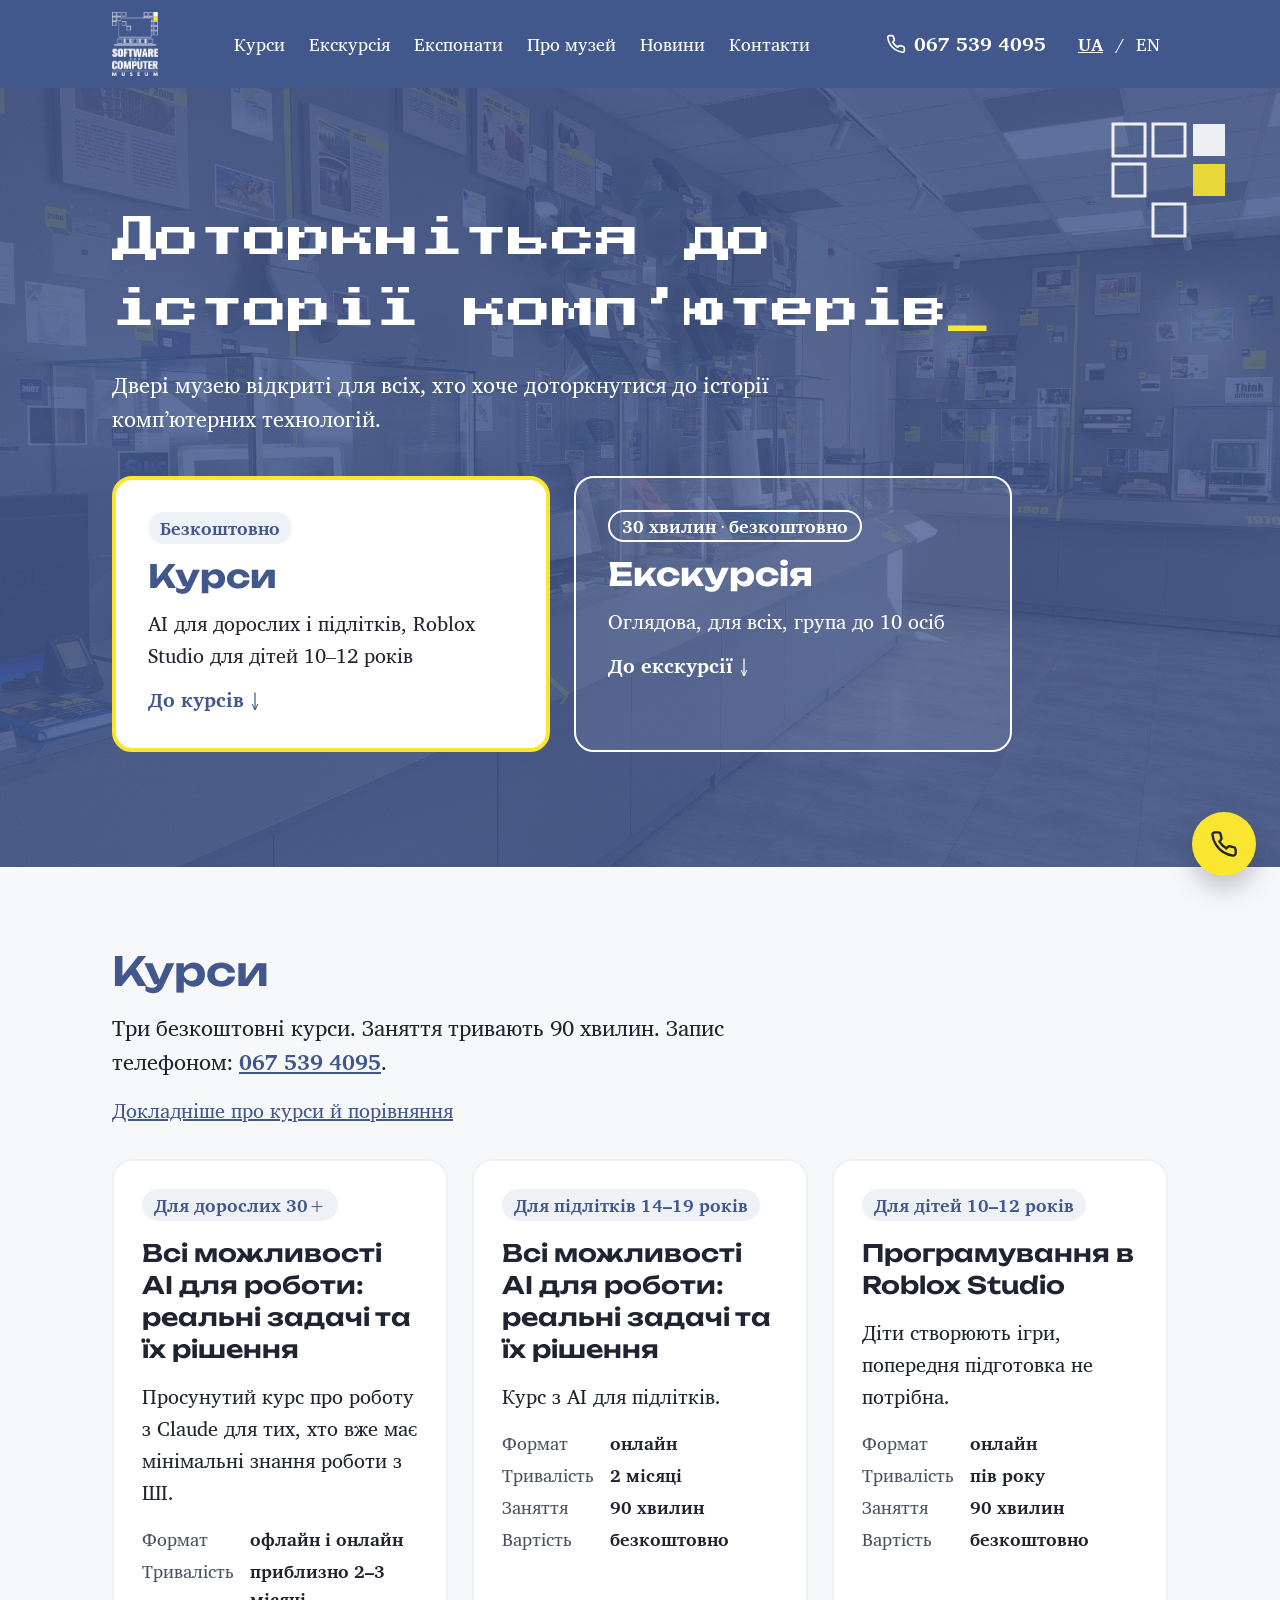
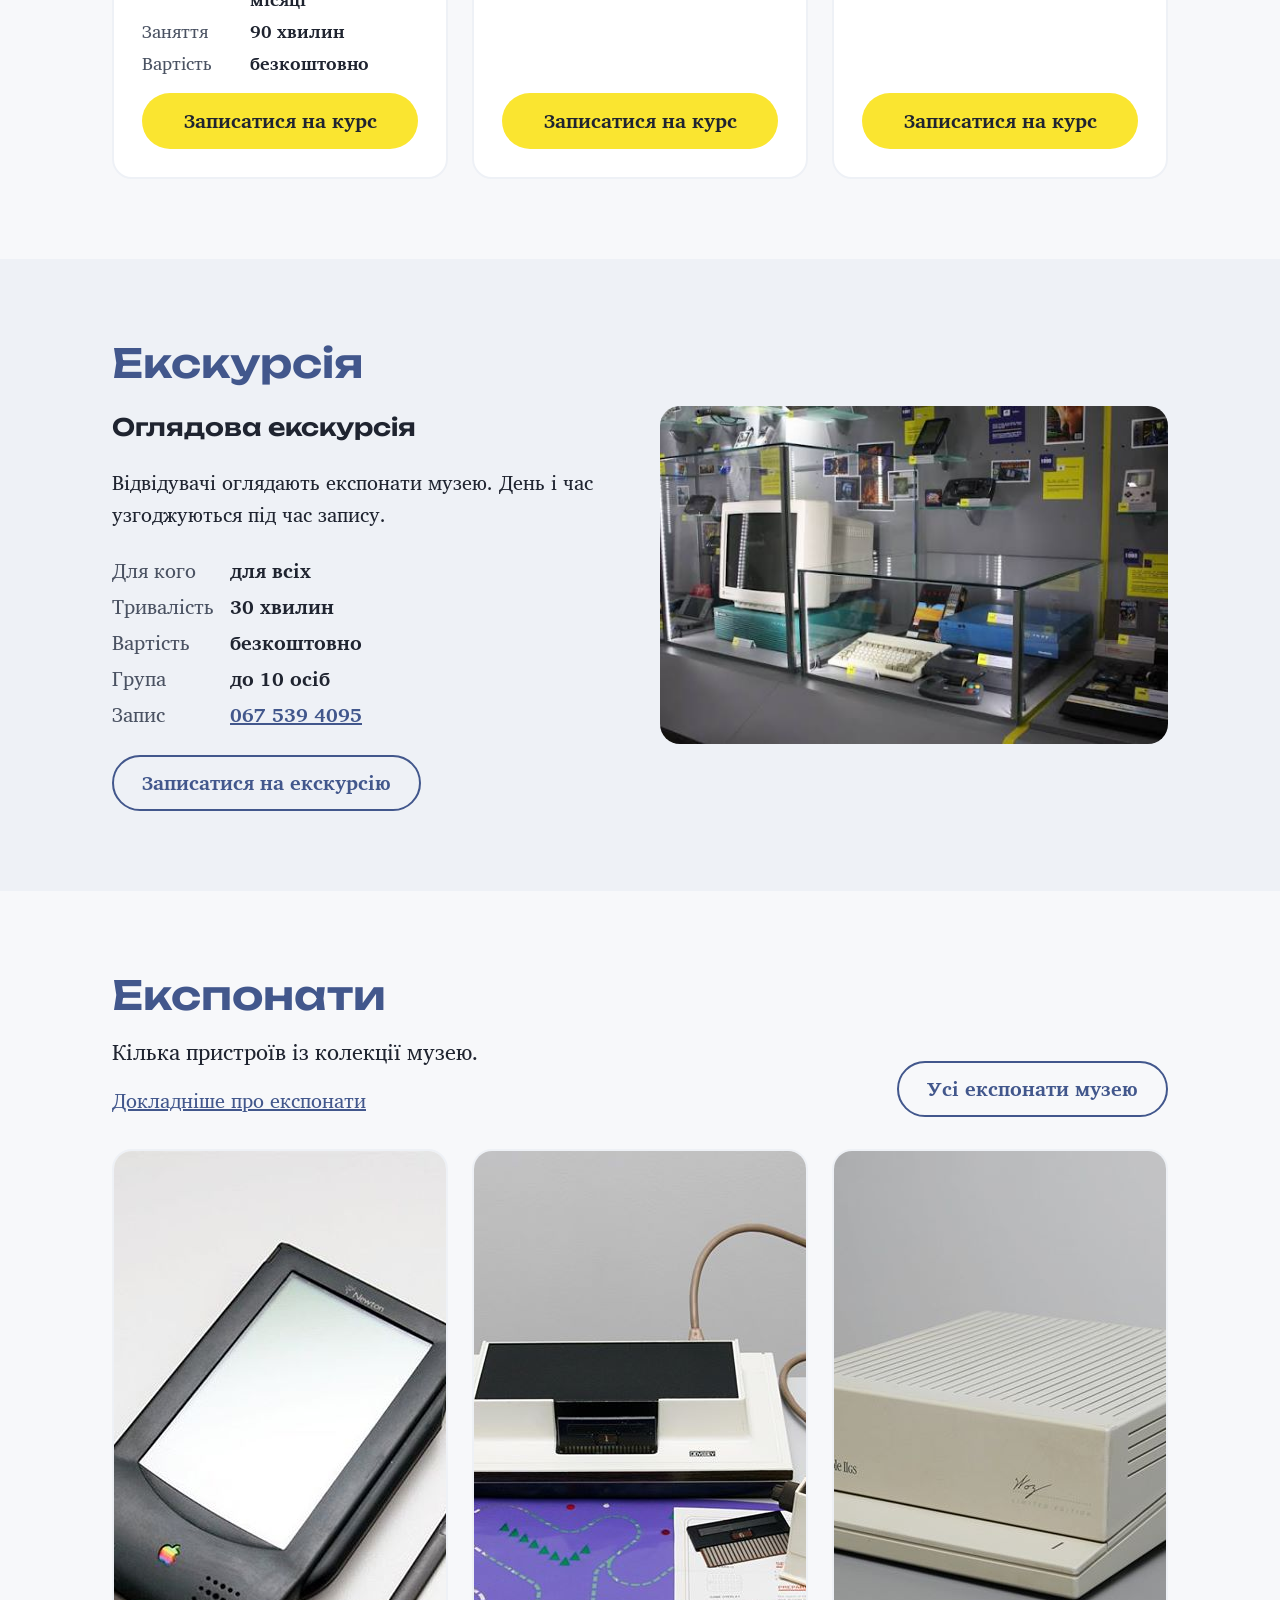
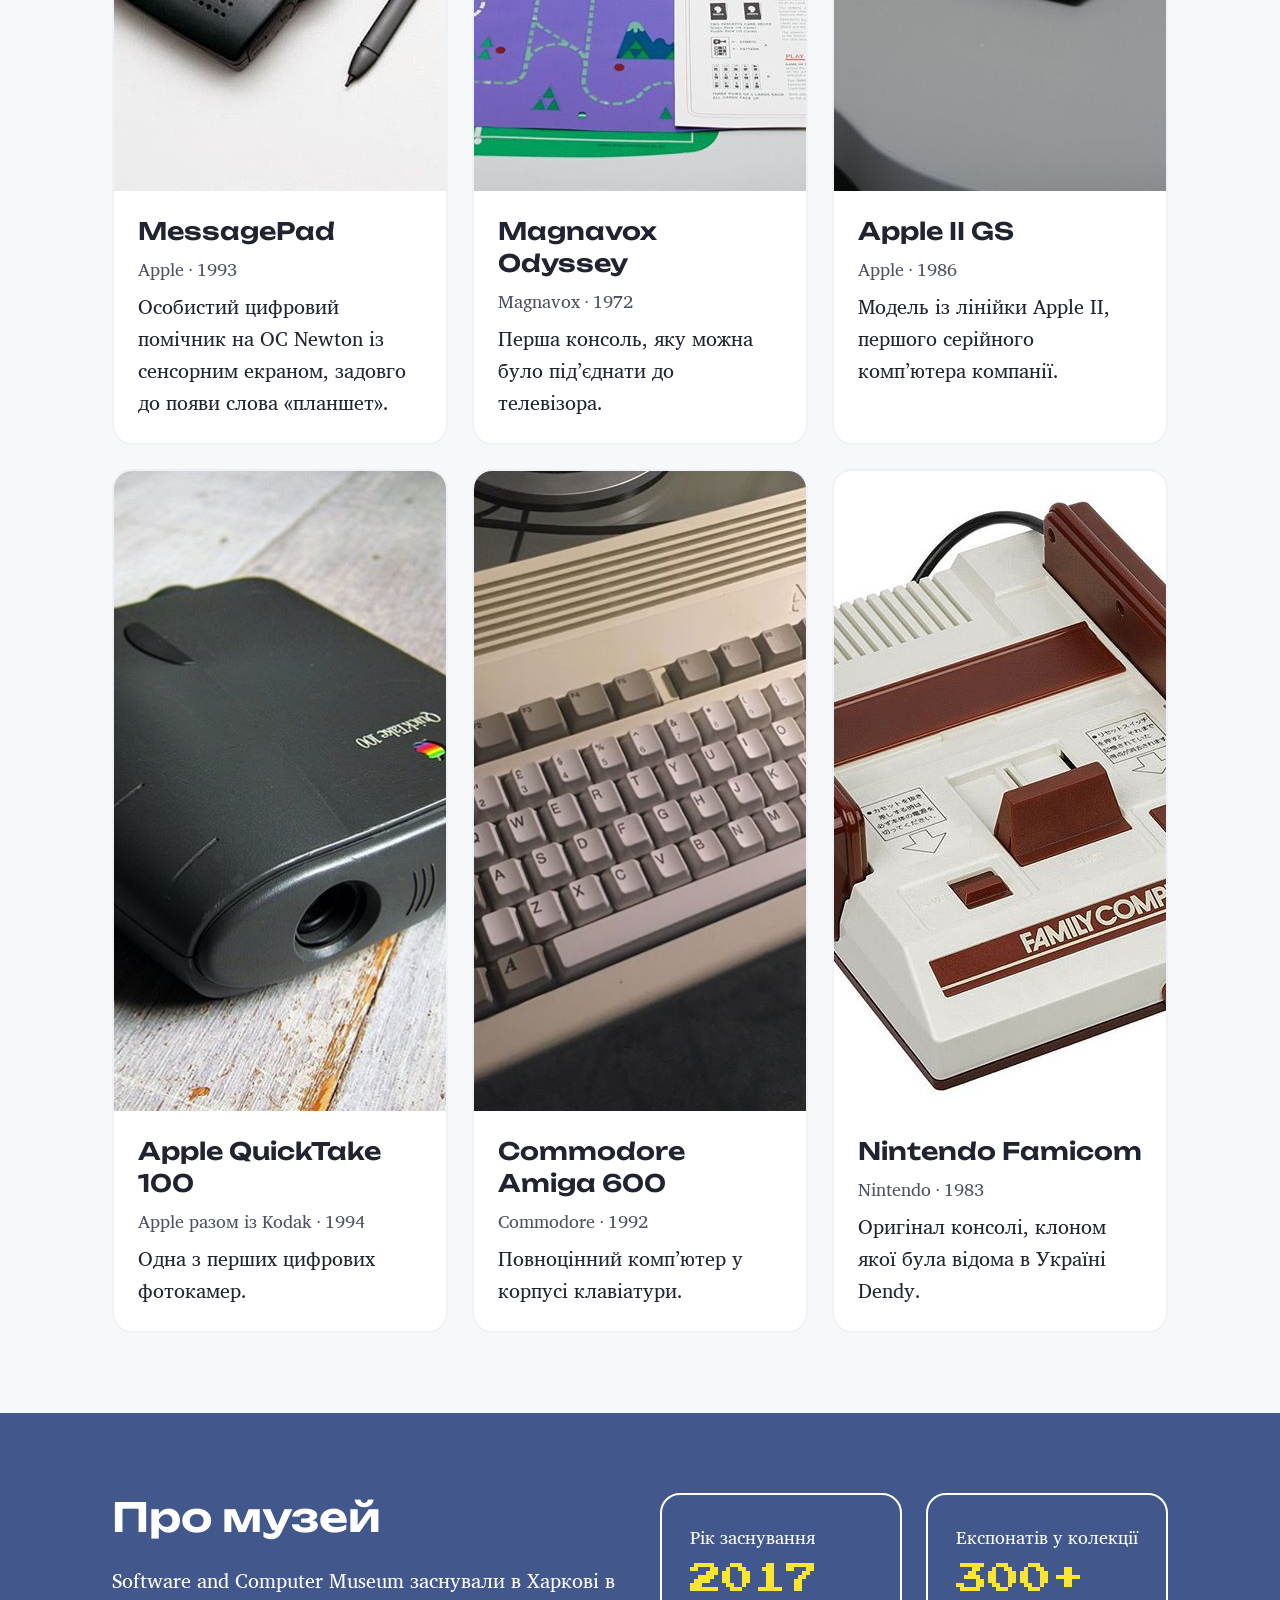
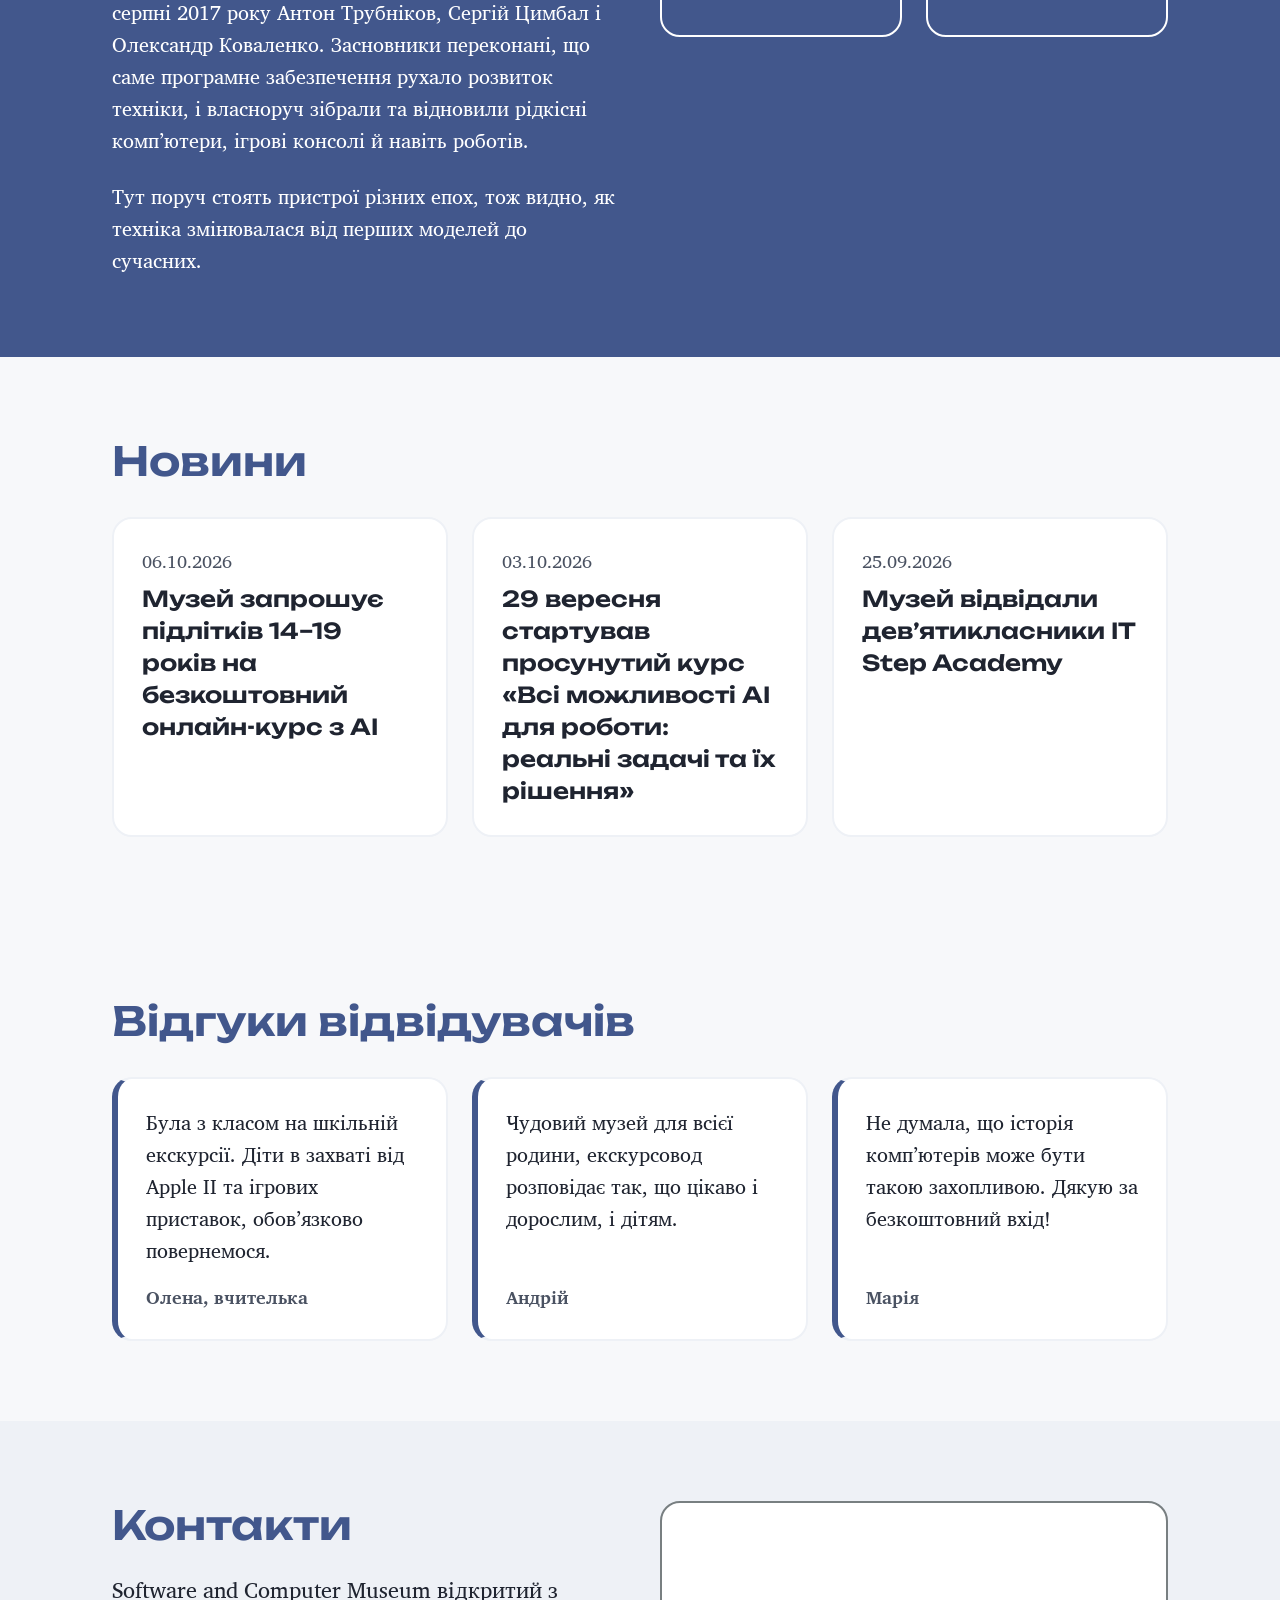
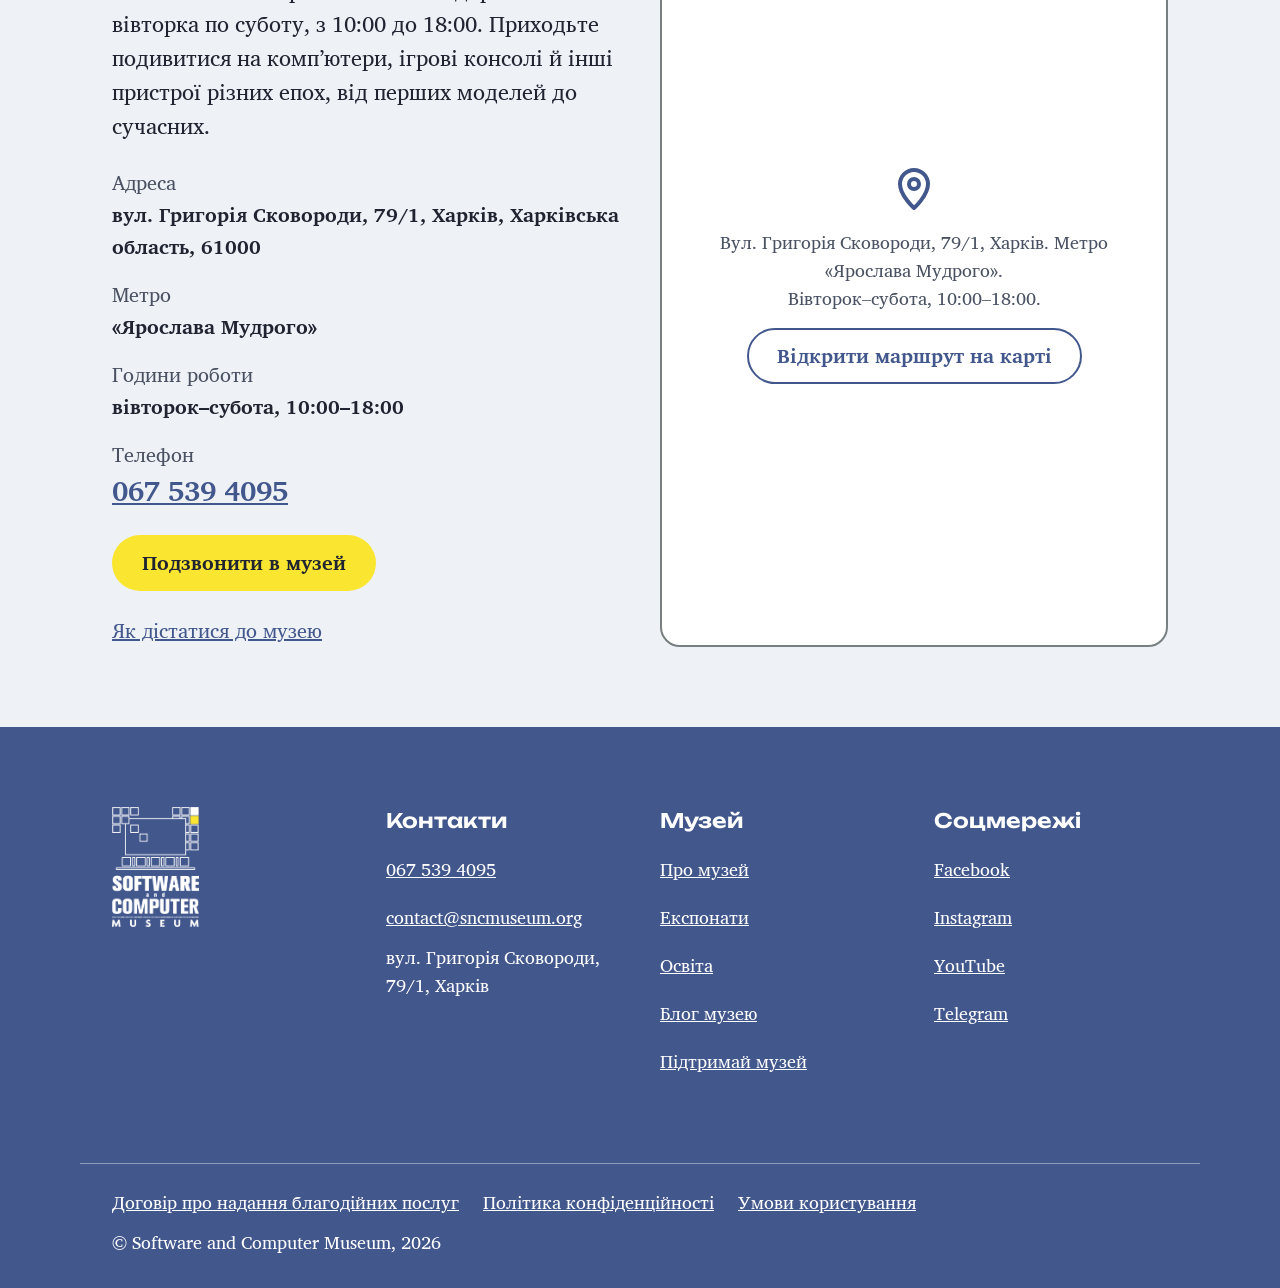
==== commit 975e7609: "Додати рядок авторського права в підвал У підвал усіх сторінок (UA та EN) додано «© Software and Com" ====
--- a/index.html
+++ b/index.html
@@ -356,6 +356,7 @@
     <a href="#" class="tap">Договір про надання благодійних послуг</a>
     <a href="#" class="tap">Політика конфіденційності</a>
     <a href="#" class="tap">Умови користування</a>
+    <span class="footer-copy">© Software and Computer Museum, 2026</span>
   </div>
 </footer>
 
--- a/css/styles.css
+++ b/css/styles.css
@@ -350,6 +350,7 @@
   font-size: 18px;
   line-height: 28px;
 }
+.footer-copy { flex-basis: 100%; }
 
 /* ---------- Сторінка курсів ---------- */
 .hero--page .hero-inner { gap: var(--space-5); padding-top: clamp(40px, 6vw, 72px); padding-bottom: clamp(48px, 7vw, 88px); }
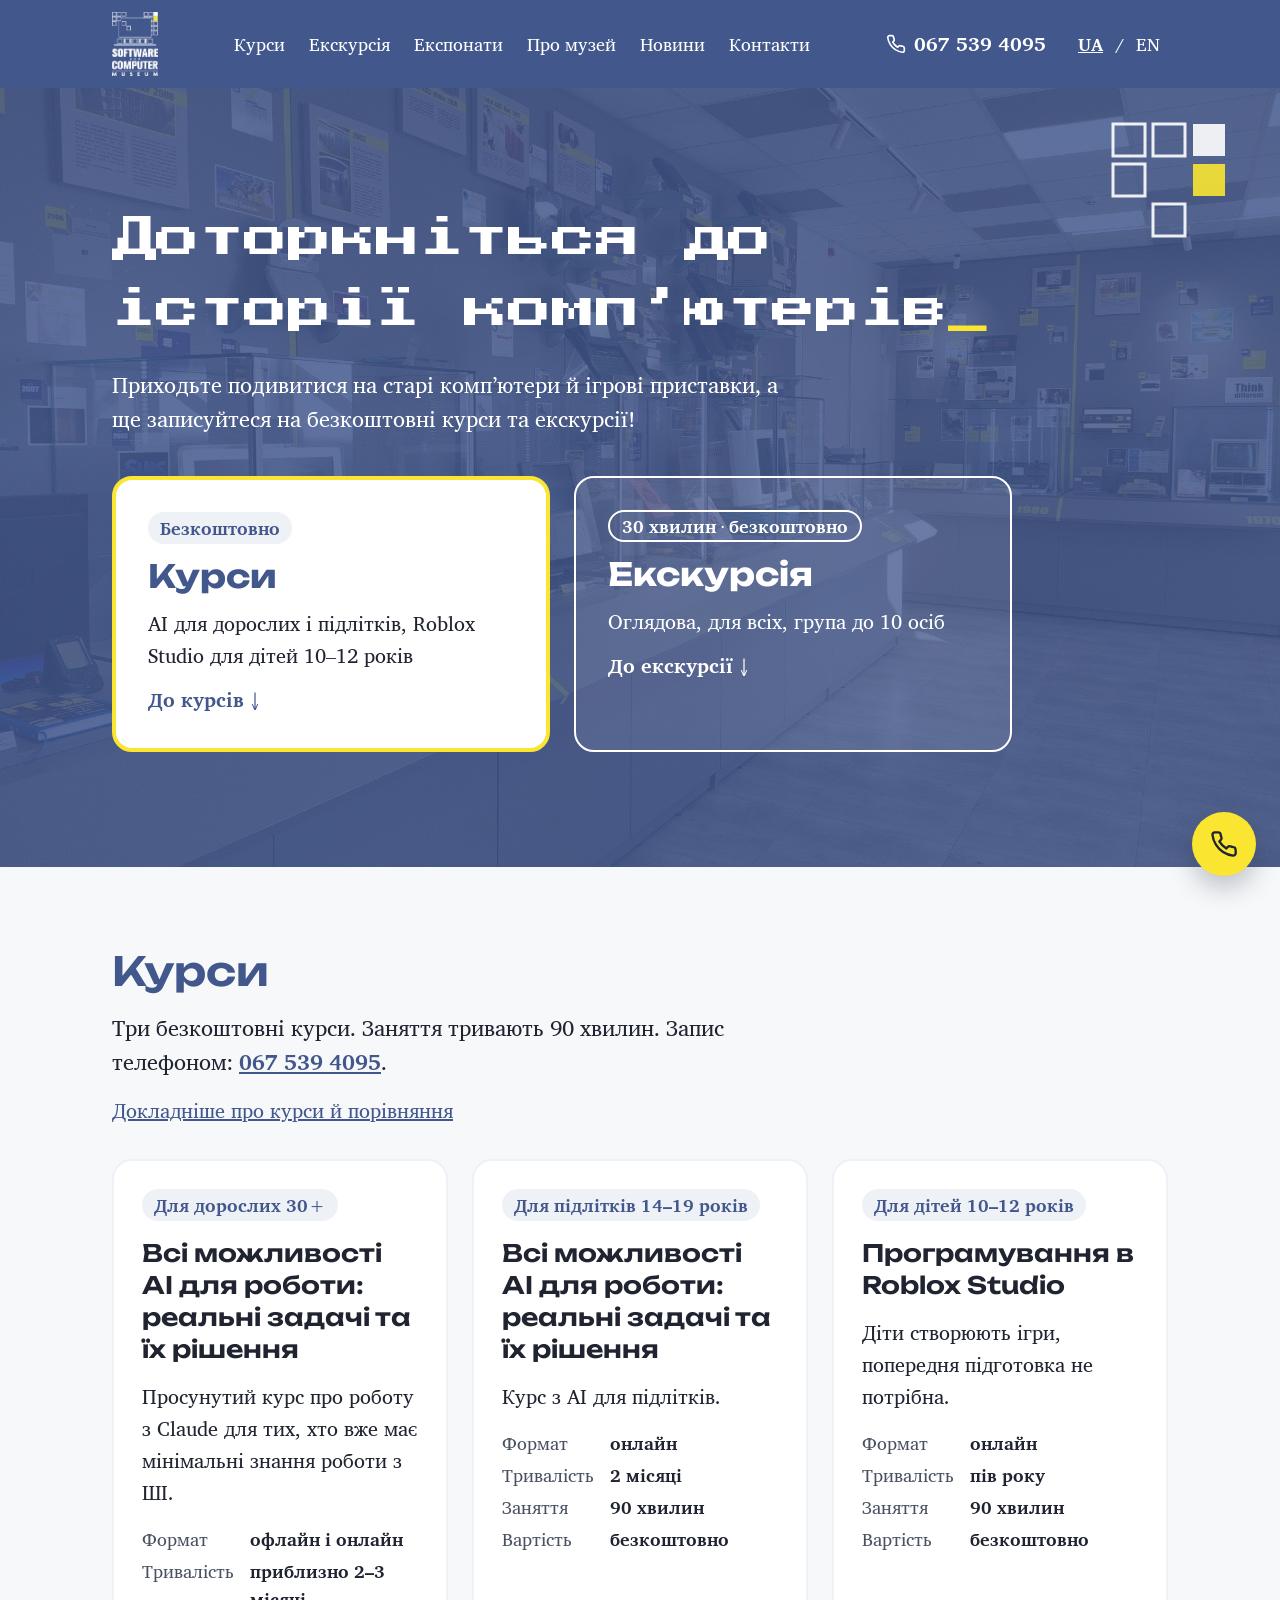
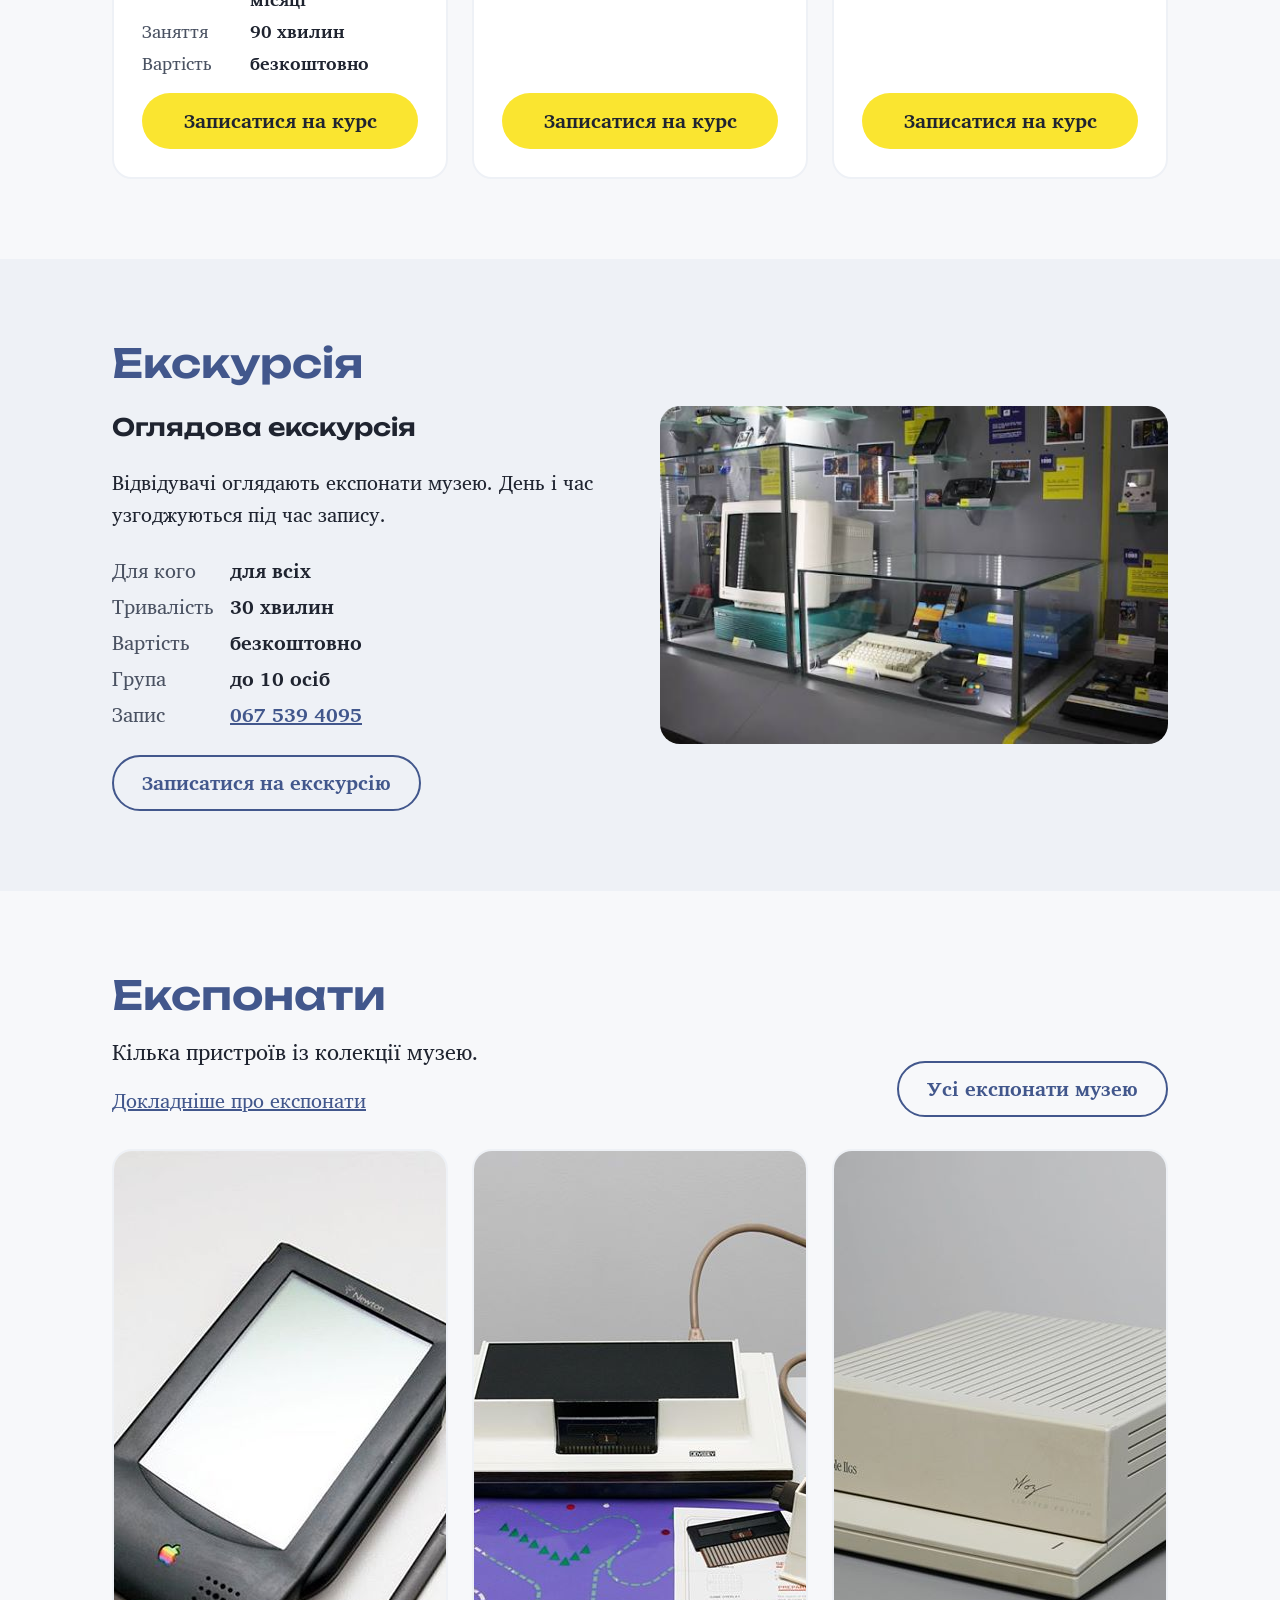
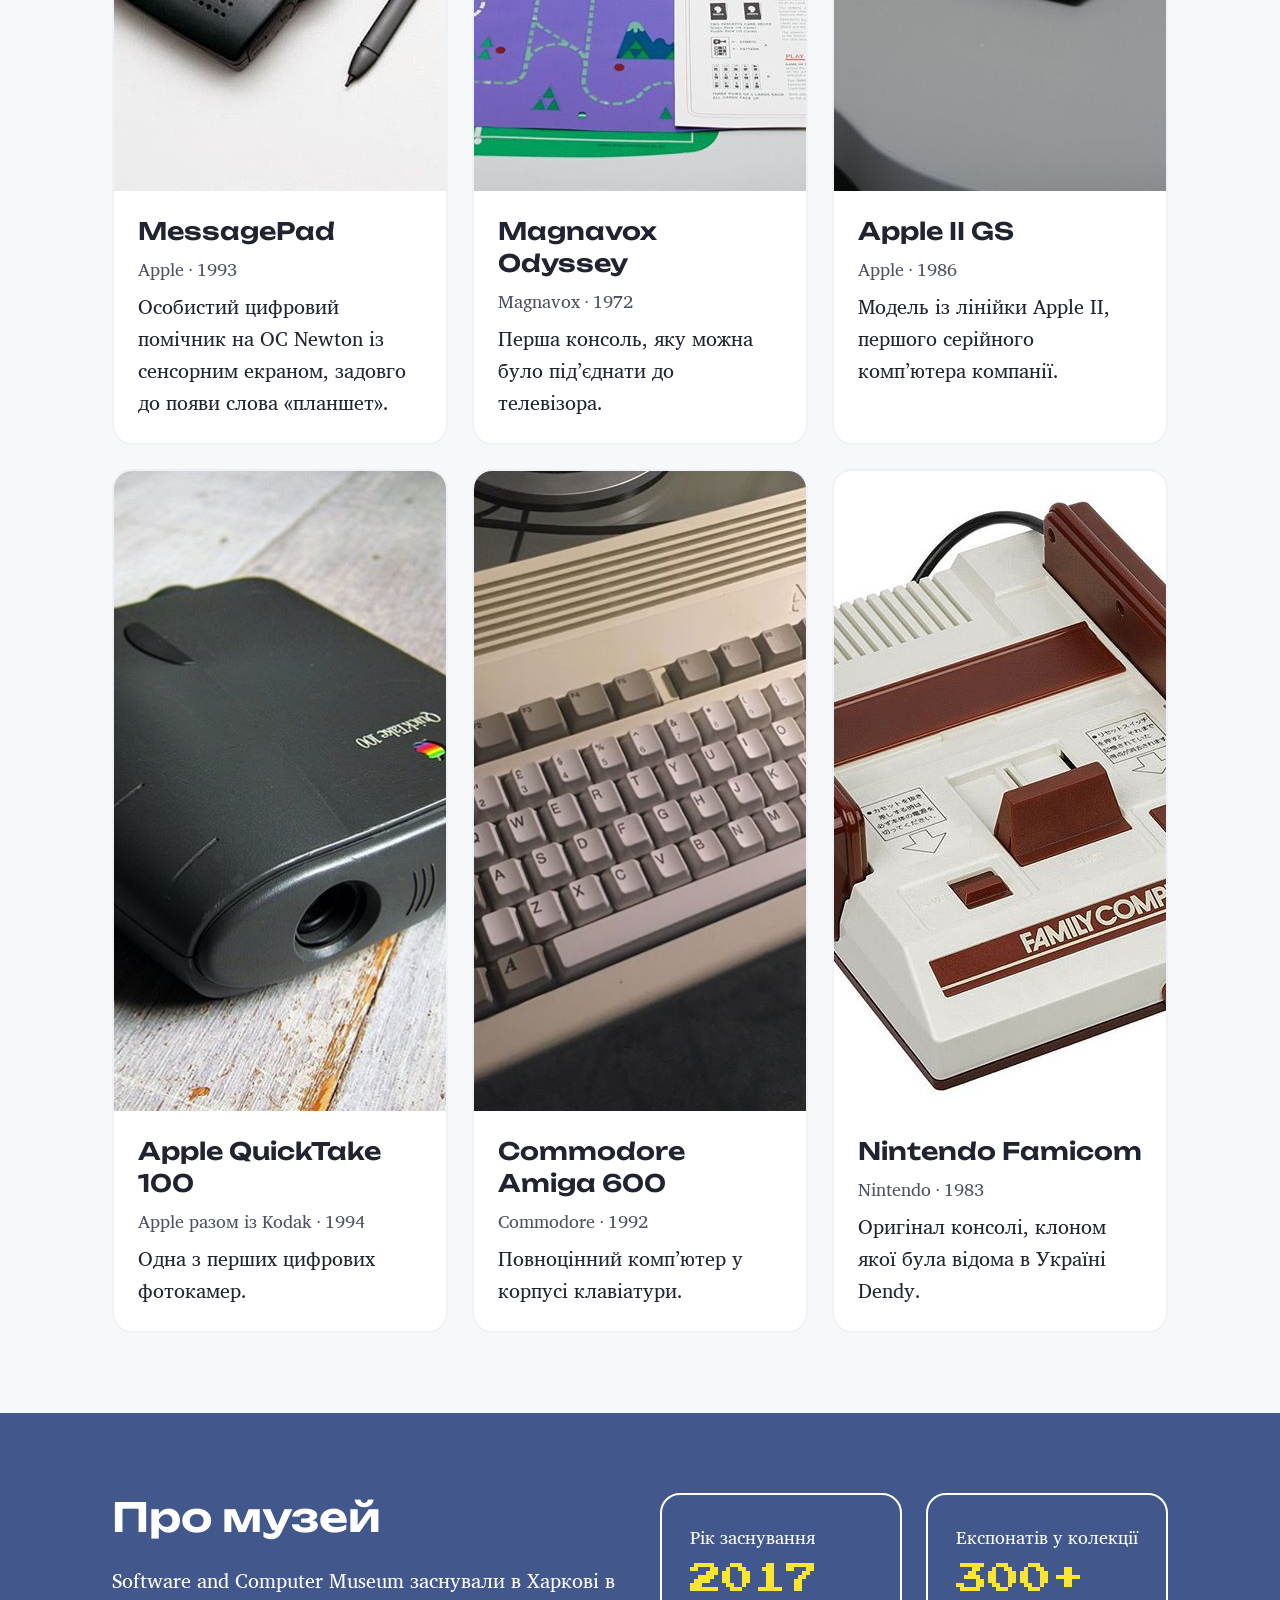
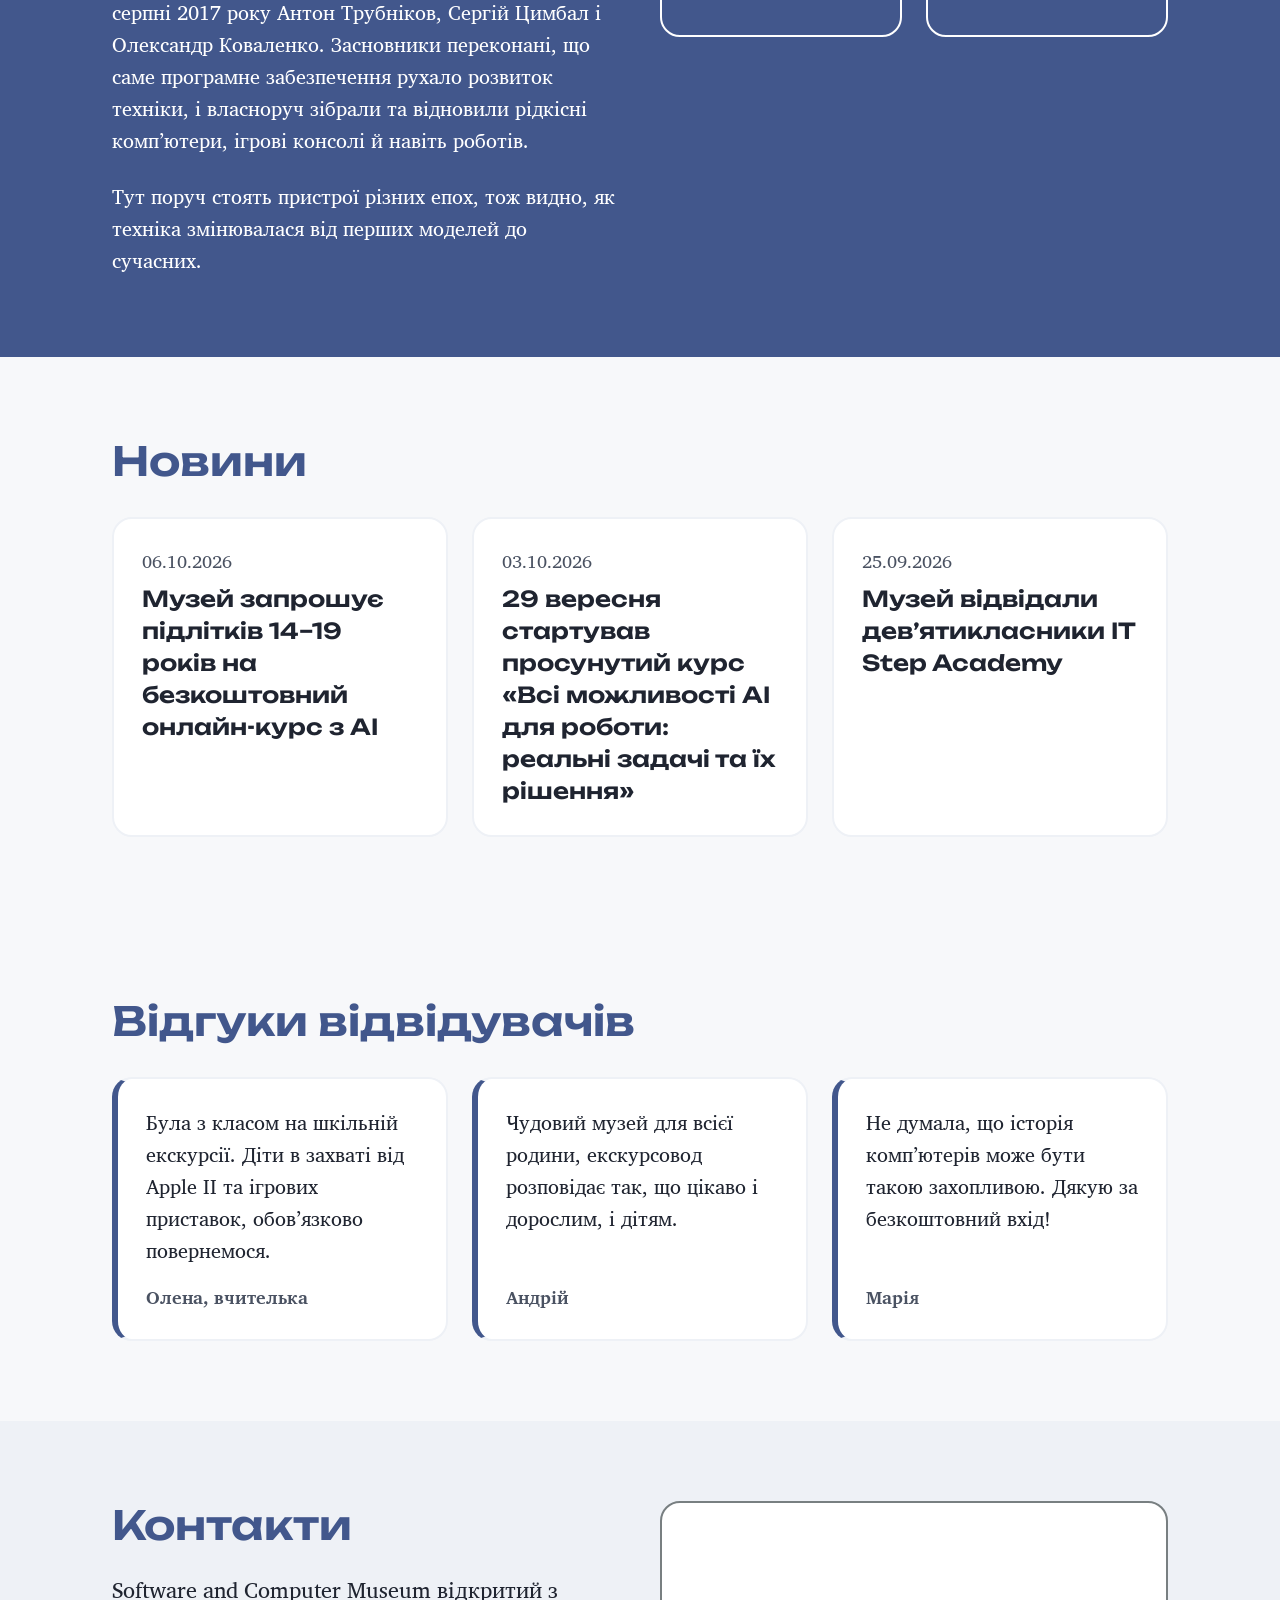
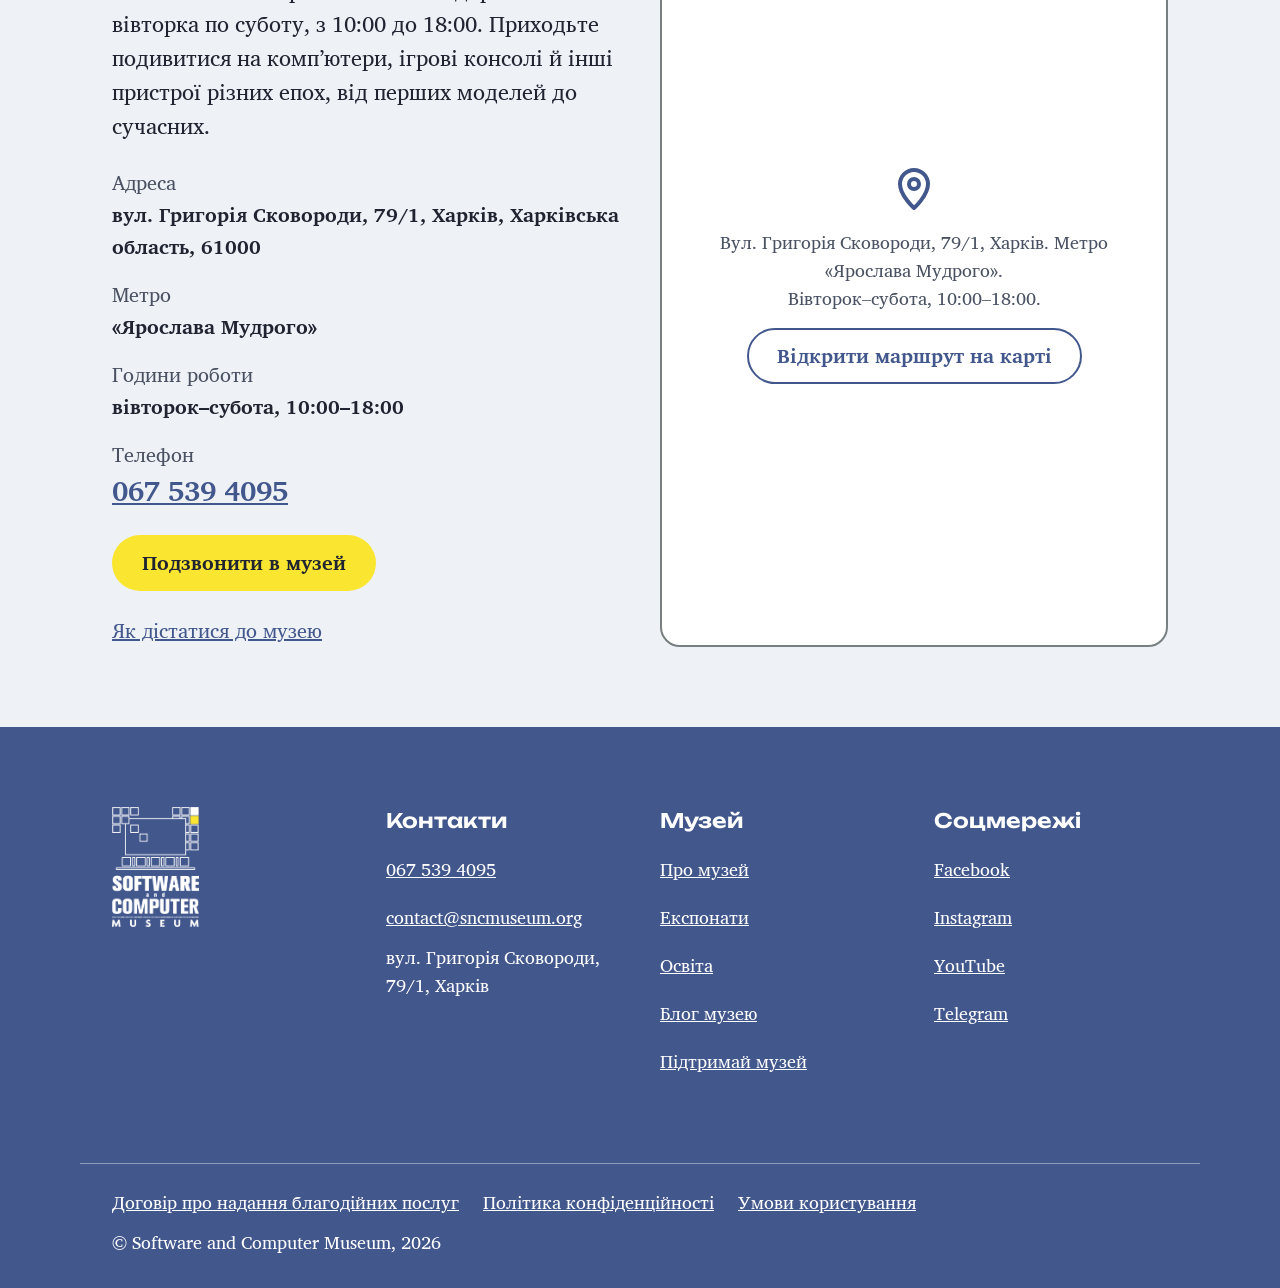
==== commit 41e5e804: "Переписати підзаголовок першого екрана на головній Новий підзаголовок коротко запрошує подивитися ст" ====
--- a/index.html
+++ b/index.html
@@ -54,7 +54,7 @@
         <span class="ghost" aria-hidden="true">Доторкніться до історії комп’ютерів_</span>
         <span class="typed" aria-hidden="true"><span class="typed-text">Доторкніться до історії комп’ютерів</span><span class="caret">_</span></span>
       </h1>
-      <p class="lead">Двері музею відкриті для всіх, хто хоче доторкнутися до історії комп’ютерних технологій.</p>
+      <p class="lead">Приходьте подивитися на старі комп’ютери й ігрові приставки, а ще записуйтеся на безкоштовні курси та екскурсії!</p>
     </div>
     <div class="hero-cards">
       <a href="#courses" class="hero-card hero-card--main lift">
@@ -362,5 +362,7 @@
 
 <a href="tel:+380675394095" class="call" aria-label="Подзвонити в музей: 067 539 4095"><svg width="28" height="28" viewBox="0 0 24 24" fill="none" stroke="currentColor" stroke-width="2" stroke-linecap="round" stroke-linejoin="round" aria-hidden="true"><path d="M22 16.9v3a2 2 0 0 1-2.2 2 19.8 19.8 0 0 1-8.6-3.1 19.5 19.5 0 0 1-6-6A19.8 19.8 0 0 1 2.1 4.2 2 2 0 0 1 4.1 2h3a2 2 0 0 1 2 1.7c.1.9.4 1.8.7 2.7a2 2 0 0 1-.5 2.1L8 9.8a16 16 0 0 0 6 6l1.3-1.3a2 2 0 0 1 2.1-.5c.9.3 1.8.6 2.7.7a2 2 0 0 1 1.7 2z"/></svg></a>
 
+<button type="button" class="to-top" aria-label="Нагору" title="Нагору" hidden><svg width="28" height="28" viewBox="0 0 24 24" fill="none" stroke="currentColor" stroke-width="2" stroke-linecap="round" stroke-linejoin="round" aria-hidden="true"><path d="M12 19V5"/><path d="M5 12l7-7 7 7"/></svg></button>
+
 </body>
 </html>
--- a/css/styles.css
+++ b/css/styles.css
@@ -152,6 +152,34 @@
 }
 .call:hover { background: var(--accent-hover); color: var(--on-accent); }
 
+/* Кнопка «Нагору»: ліворуч від кнопки дзвінка, по центру її висоти.
+   Колір #0433B2 і жовта стрілка обрані окремо, їх немає в tokens.css. */
+.to-top {
+  position: fixed;
+  right: calc(var(--space-4) + var(--call-button) + var(--space-3));
+  bottom: calc(var(--space-4) + (var(--call-button) - var(--control-height)) / 2);
+  z-index: 20;
+  display: inline-flex;
+  align-items: center;
+  justify-content: center;
+  width: var(--control-height);
+  height: var(--control-height);
+  padding: 0;
+  border: 2px solid var(--on-color);
+  border-radius: 50%;
+  background: #0433b2;
+  color: var(--accent);
+  box-shadow: 0 12px 24px rgba(31, 36, 48, 0.25);
+  cursor: pointer;
+  transition: background-color 120ms ease, transform 80ms ease;
+}
+.to-top[hidden] { display: none; }
+.to-top:hover { background: var(--ink); color: var(--accent); }
+.to-top:active { box-shadow: var(--shadow-pressed); transform: translateY(1px); }
+.to-top:focus-visible { outline-color: var(--primary); outline-offset: 3px; }
+/* main отримує фокус після «Нагору»; рамка навколо всієї сторінки не потрібна */
+main:focus { outline: none; }
+
 /* ---------- Картки ---------- */
 .card {
   display: flex;
@@ -496,6 +524,10 @@
   .hero-card { padding: var(--space-4); }
   .card { padding: var(--space-4); }
   .call { right: var(--space-3); bottom: var(--space-3); }
+  .to-top {
+    right: calc(var(--space-3) + var(--call-button) + var(--space-3));
+    bottom: calc(var(--space-3) + (var(--call-button) - var(--control-height)) / 2);
+  }
   /* щоб кругла кнопка не закривала останні посилання підвалу */
   .site-footer { padding-bottom: calc(var(--call-button) + var(--space-3)); }
 }
@@ -505,6 +537,7 @@
   html { scroll-behavior: auto; }
   .lift, .lift:hover { transition: none; transform: none; }
   .caret { animation: none; }
-  .btn { transition: none; }
+  .btn, .to-top { transition: none; }
+  .to-top:active { transform: none; }
   .btn-primary:active { transform: none; }
 }
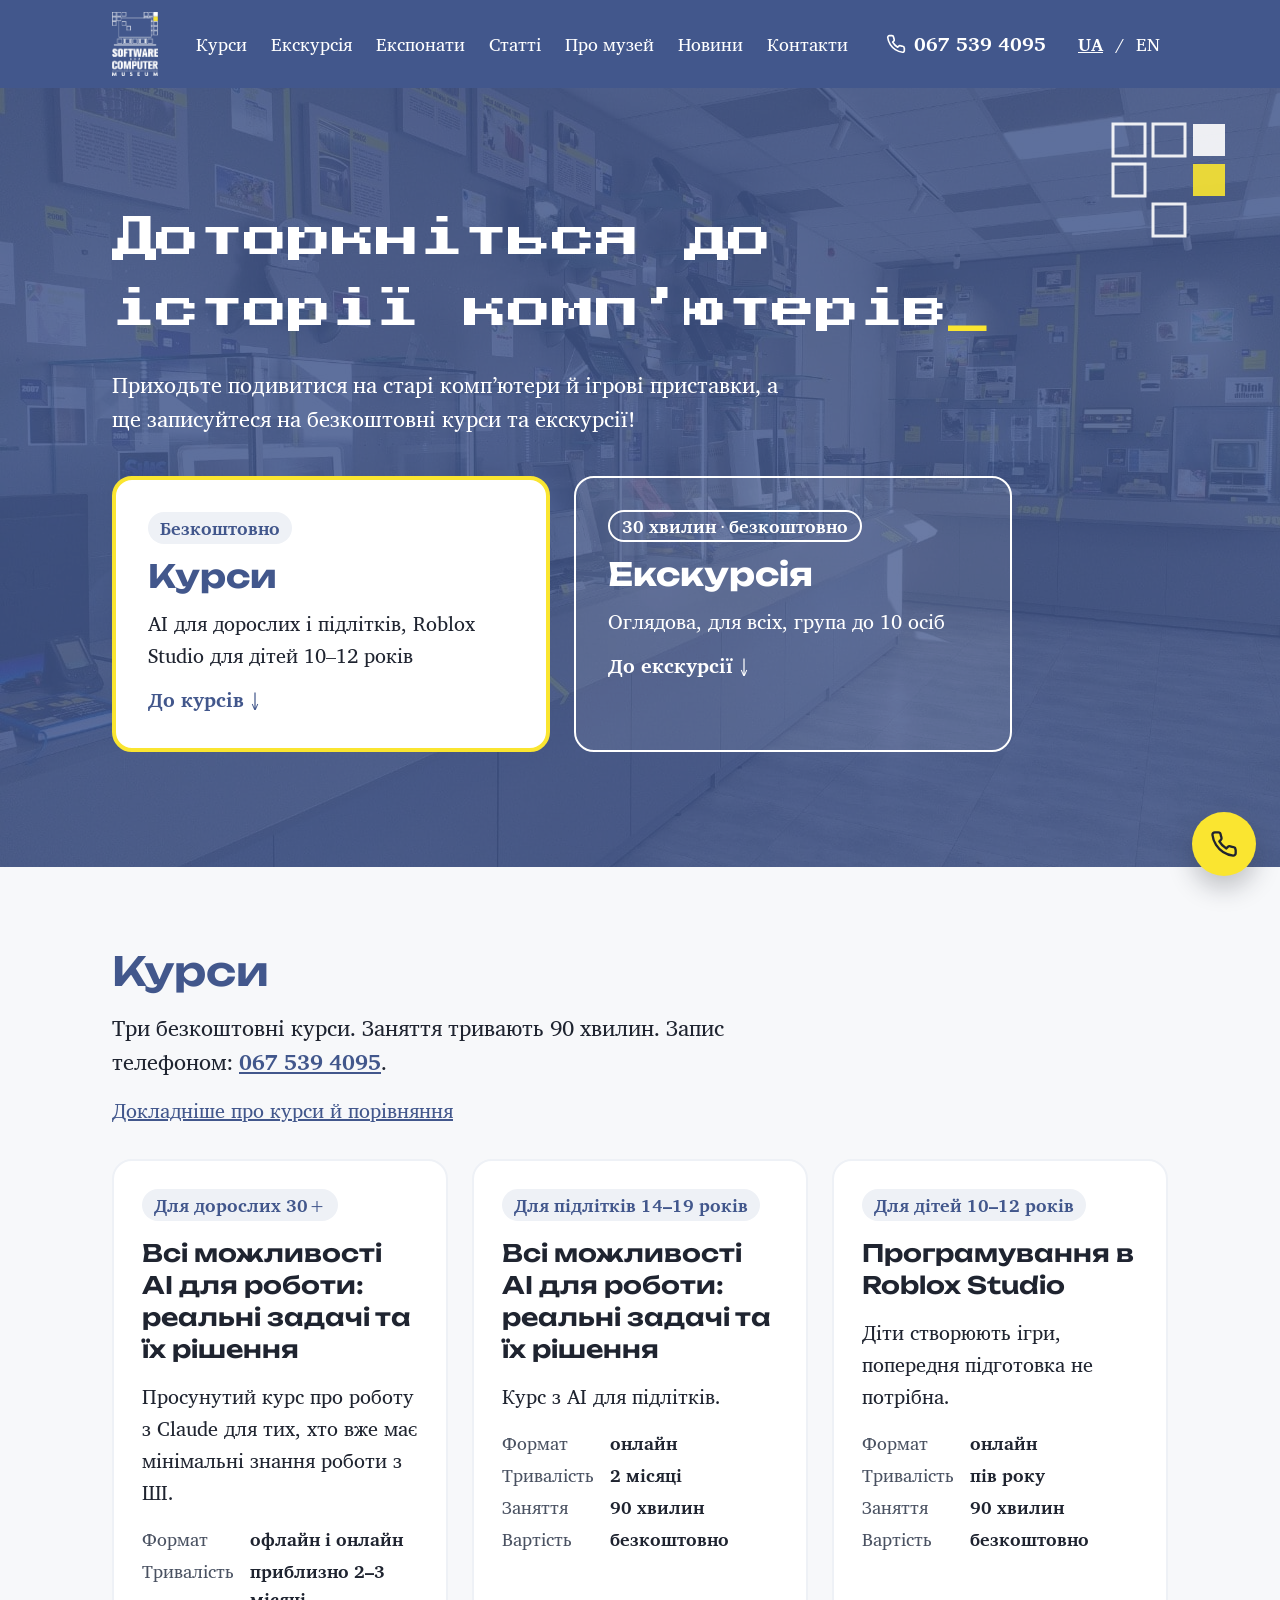
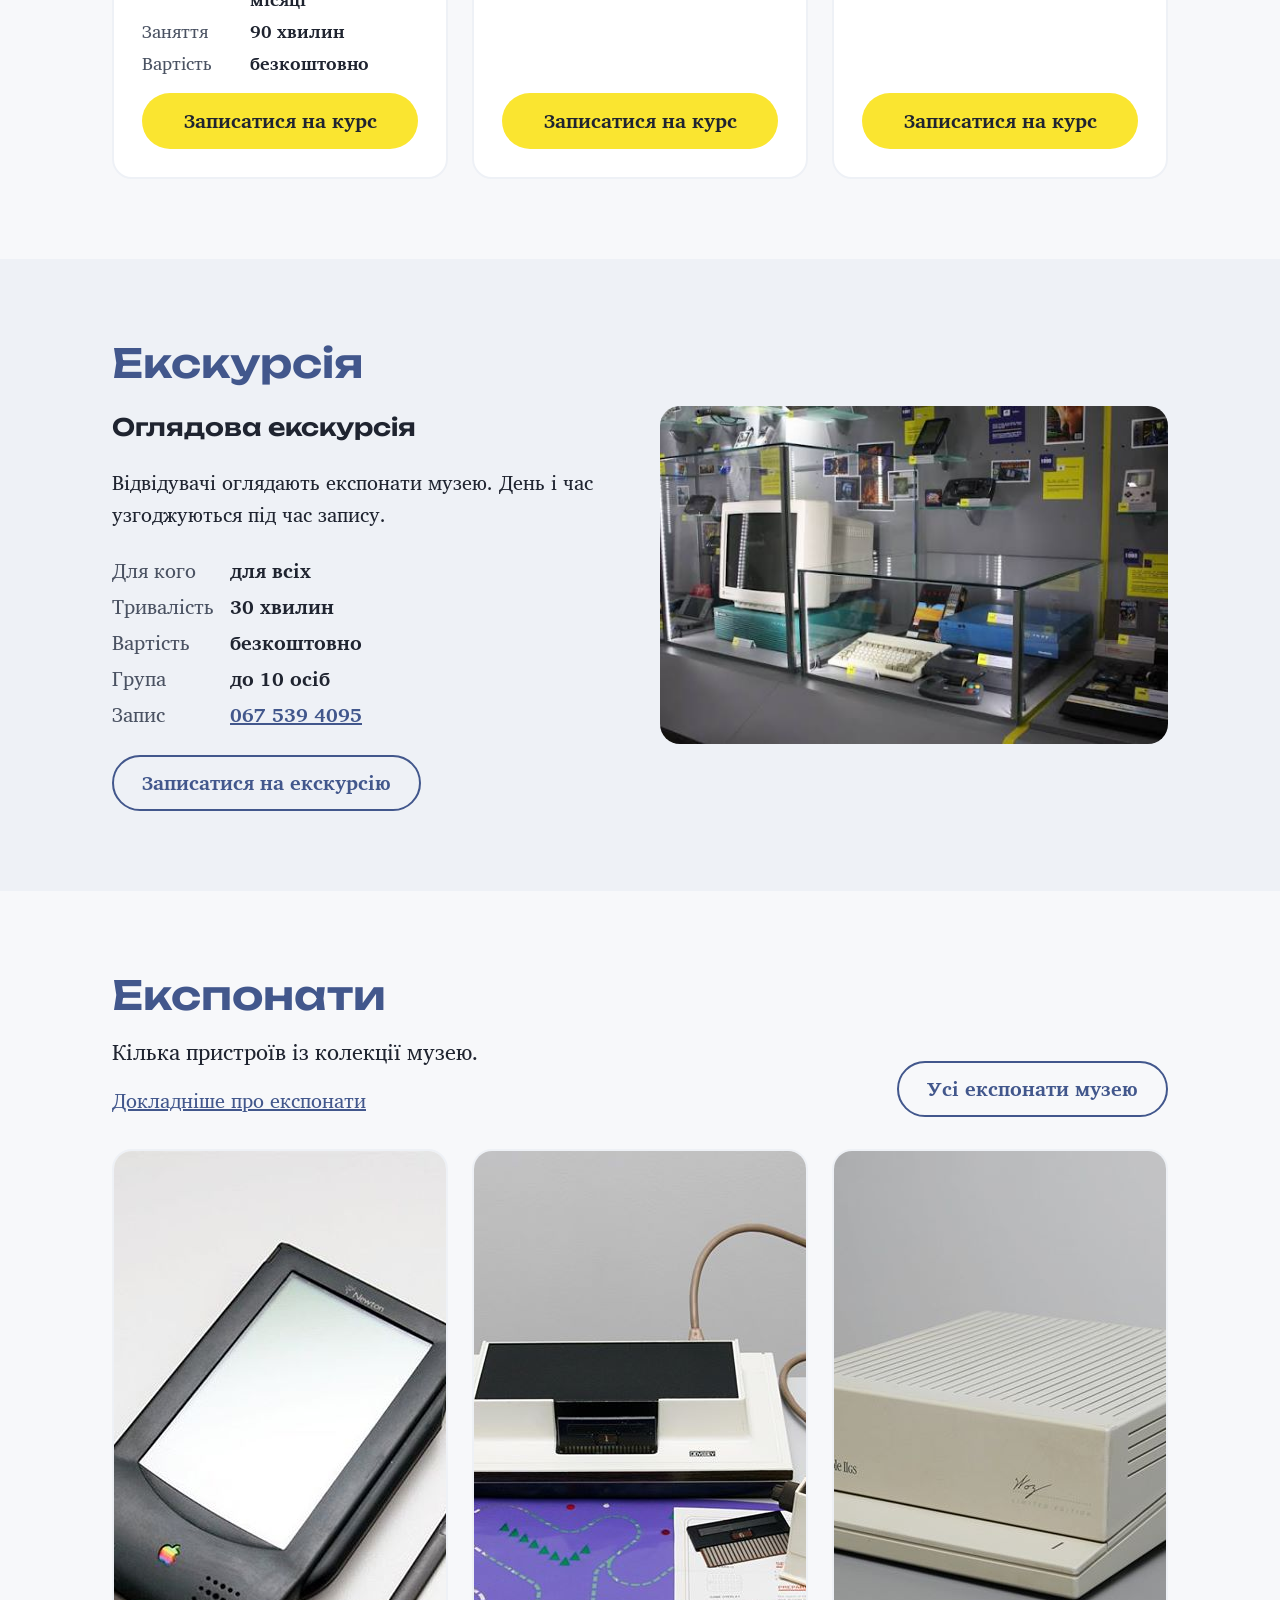
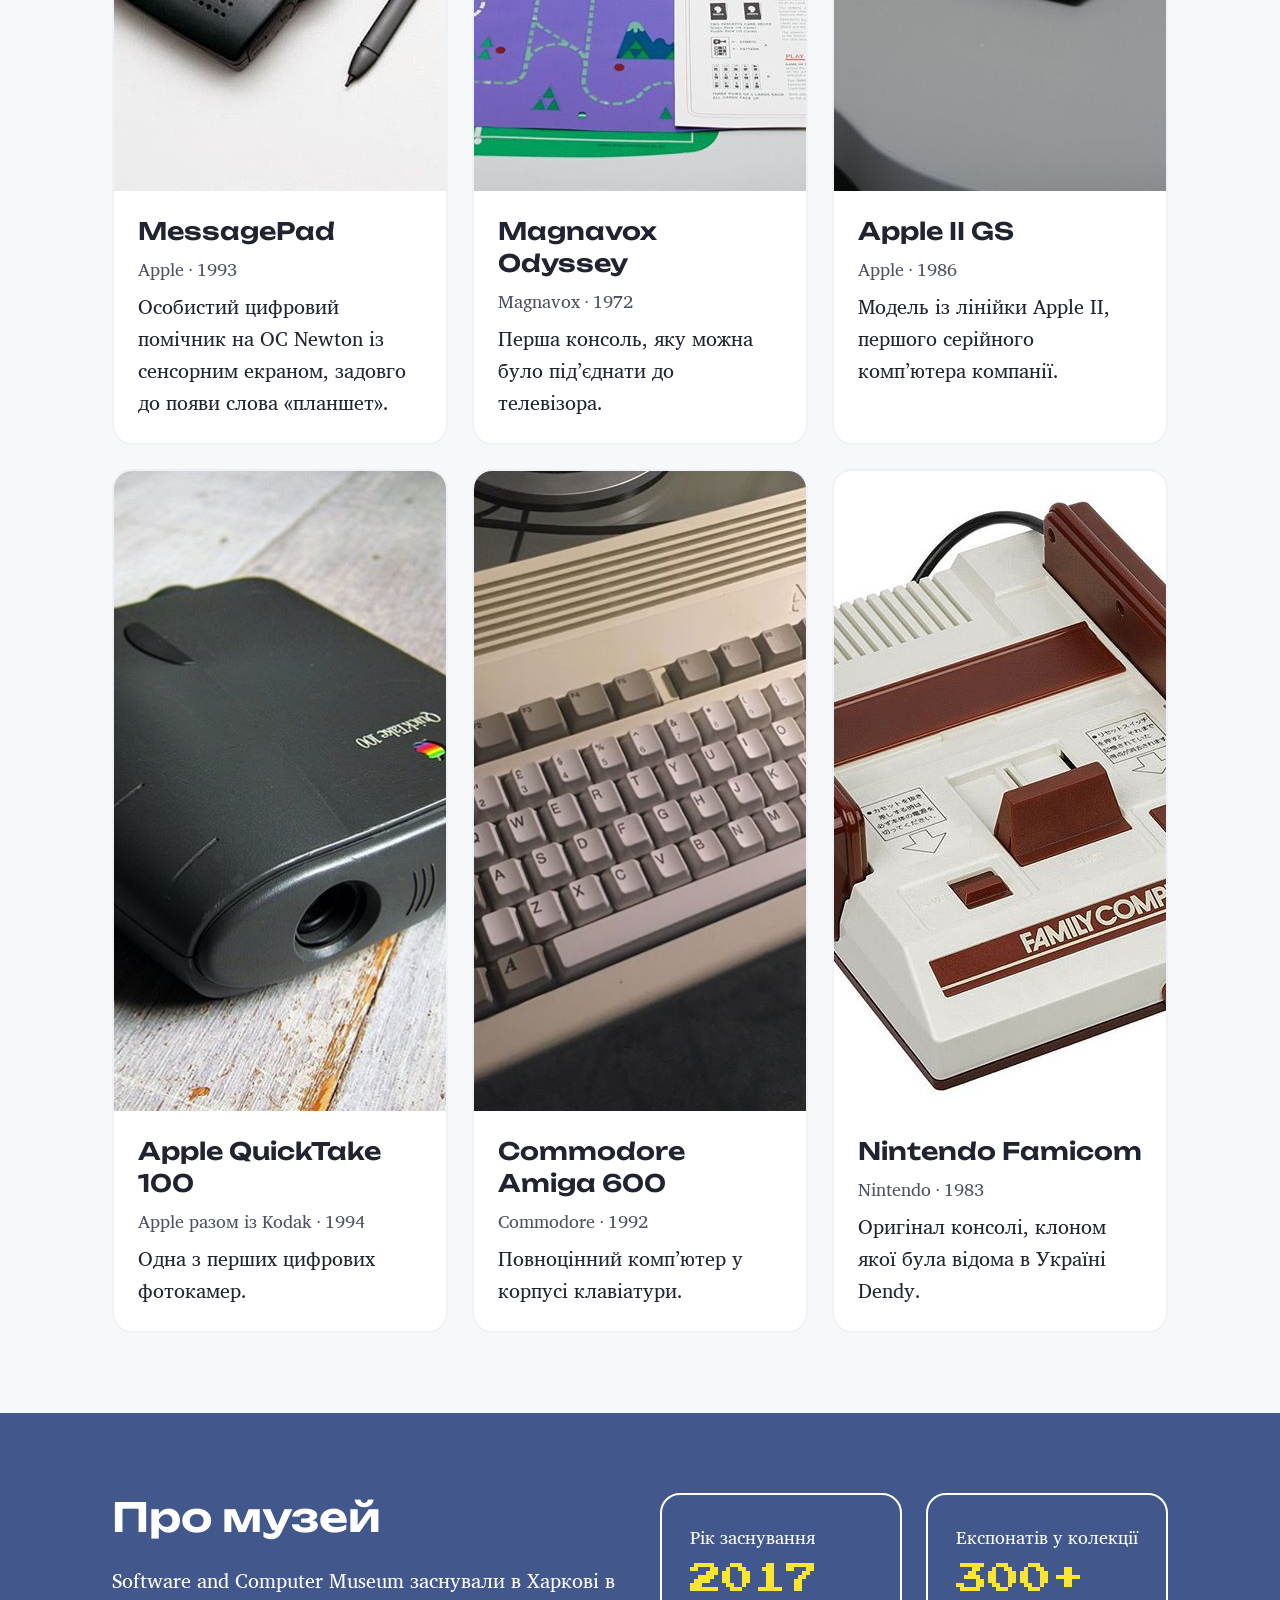
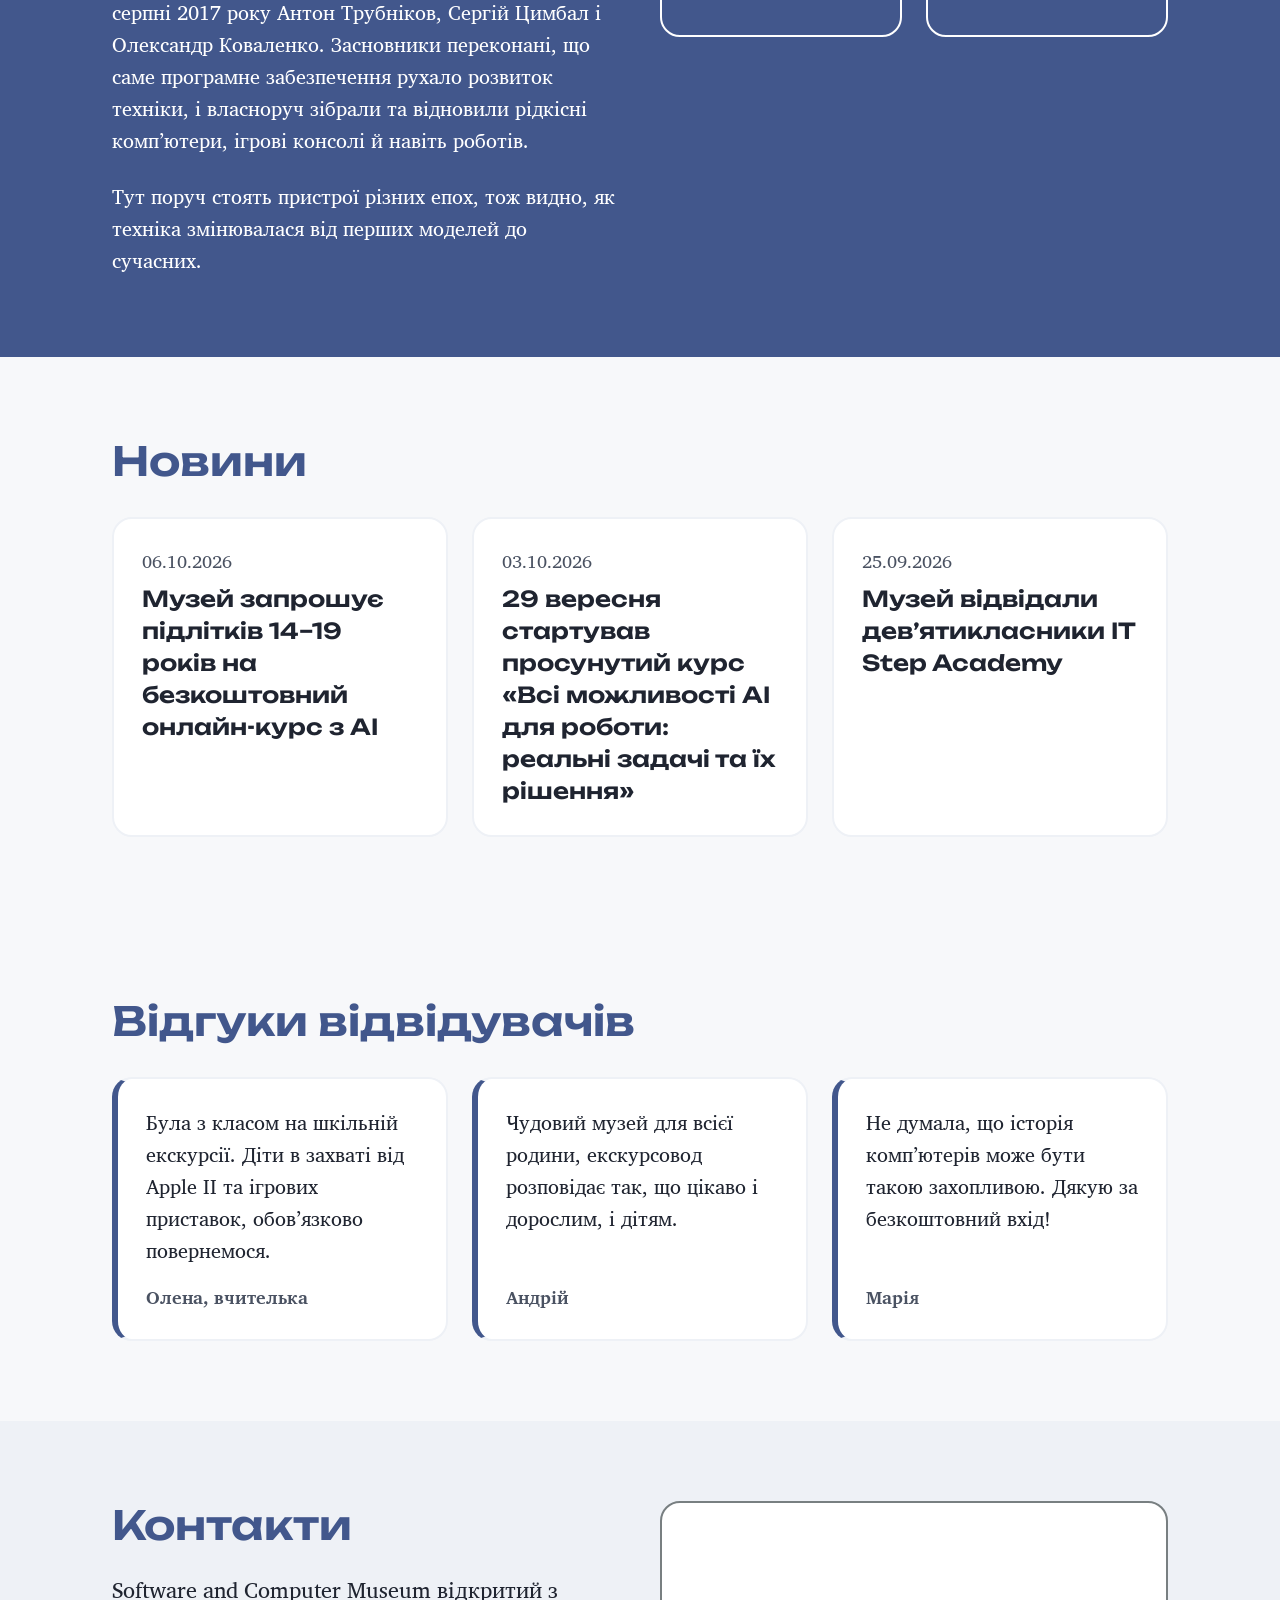
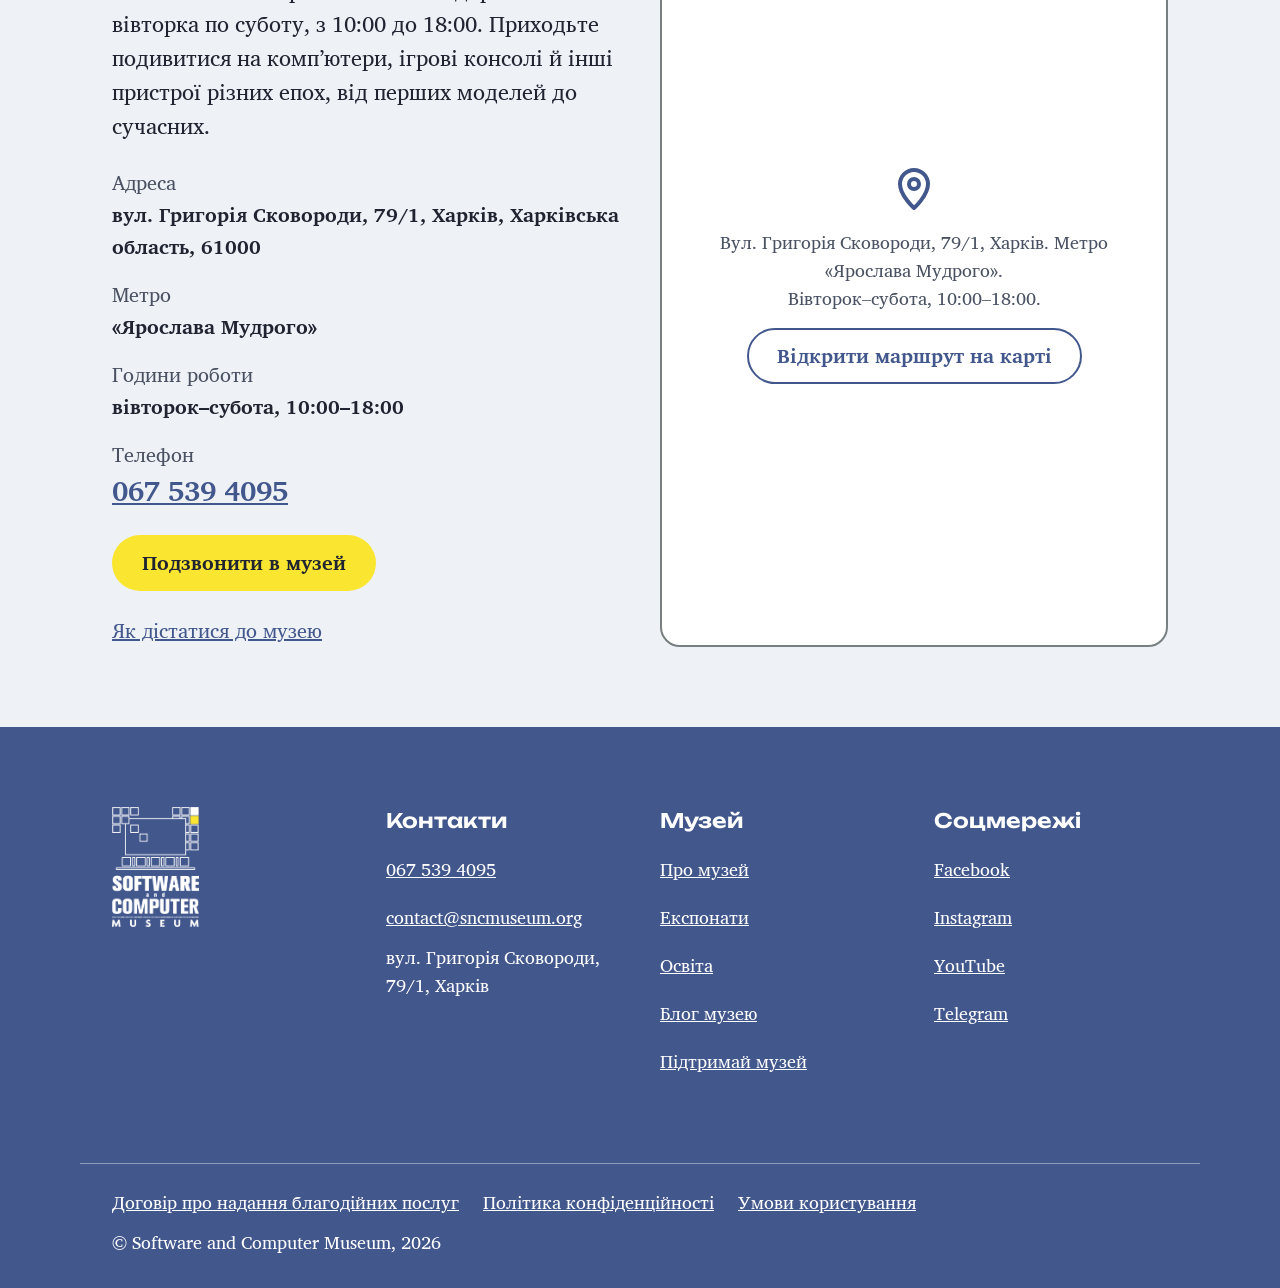
==== commit ae364866: "Додати розділ «Статті» на сайт - Сторінка статті «Три українські „Спектруми“» (article-01-tri-spectr" ====
--- a/index.html
+++ b/index.html
@@ -25,6 +25,7 @@
       <a href="#courses">Курси</a>
       <a href="#tour">Екскурсія</a>
       <a href="exhibits.html">Експонати</a>
+      <a href="articles.html">Статті</a>
       <a href="#about">Про музей</a>
       <a href="#news">Новини</a>
       <a href="#contacts">Контакти</a>
--- a/css/styles.css
+++ b/css/styles.css
@@ -484,6 +484,30 @@
 .signup-phone:hover { text-decoration: underline; }
 .signup-aside { padding: var(--space-5); border: 2px solid var(--on-color); border-radius: var(--radius-lg); }
 
+/* ---------- Статті ---------- */
+/* Заголовок статті довгий, тому не піксельним шрифтом і без друку по літерах */
+.article-title {
+  max-width: 900px;
+  font-family: var(--font-display);
+  font-weight: 700;
+  font-size: clamp(28px, 4vw, 44px);
+  line-height: 1.25;
+  color: var(--on-color);
+}
+.article-card { gap: var(--space-3); }
+.article-card .h3 { color: var(--primary); }
+.article-card .h3 a { color: inherit; text-decoration: none; }
+.article-card .h3 a:hover { text-decoration: underline; }
+.article-card-more { margin-top: auto; font-weight: 700; }
+
+.prose { display: flex; flex-direction: column; gap: var(--space-4); max-width: var(--text-width); }
+.prose h2 { margin-top: var(--space-5); font-size: clamp(24px, 2.6vw, 30px); line-height: 1.3; font-weight: 600; color: var(--primary); }
+.prose h2:first-child { margin-top: 0; }
+.prose ul { padding-left: var(--space-4); }
+.prose li + li { margin-top: var(--space-2); }
+.prose .lead { font-size: 22px; line-height: 34px; }
+.prose-note { padding: var(--space-4); border-left: 6px solid var(--primary); border-radius: var(--radius-md); background: var(--surface-alt); }
+
 @media (max-width: 760px) {
   .course { grid-template-columns: 1fr; }
   .course-side { flex-direction: row; flex-wrap: wrap; align-items: center; justify-content: space-between; }
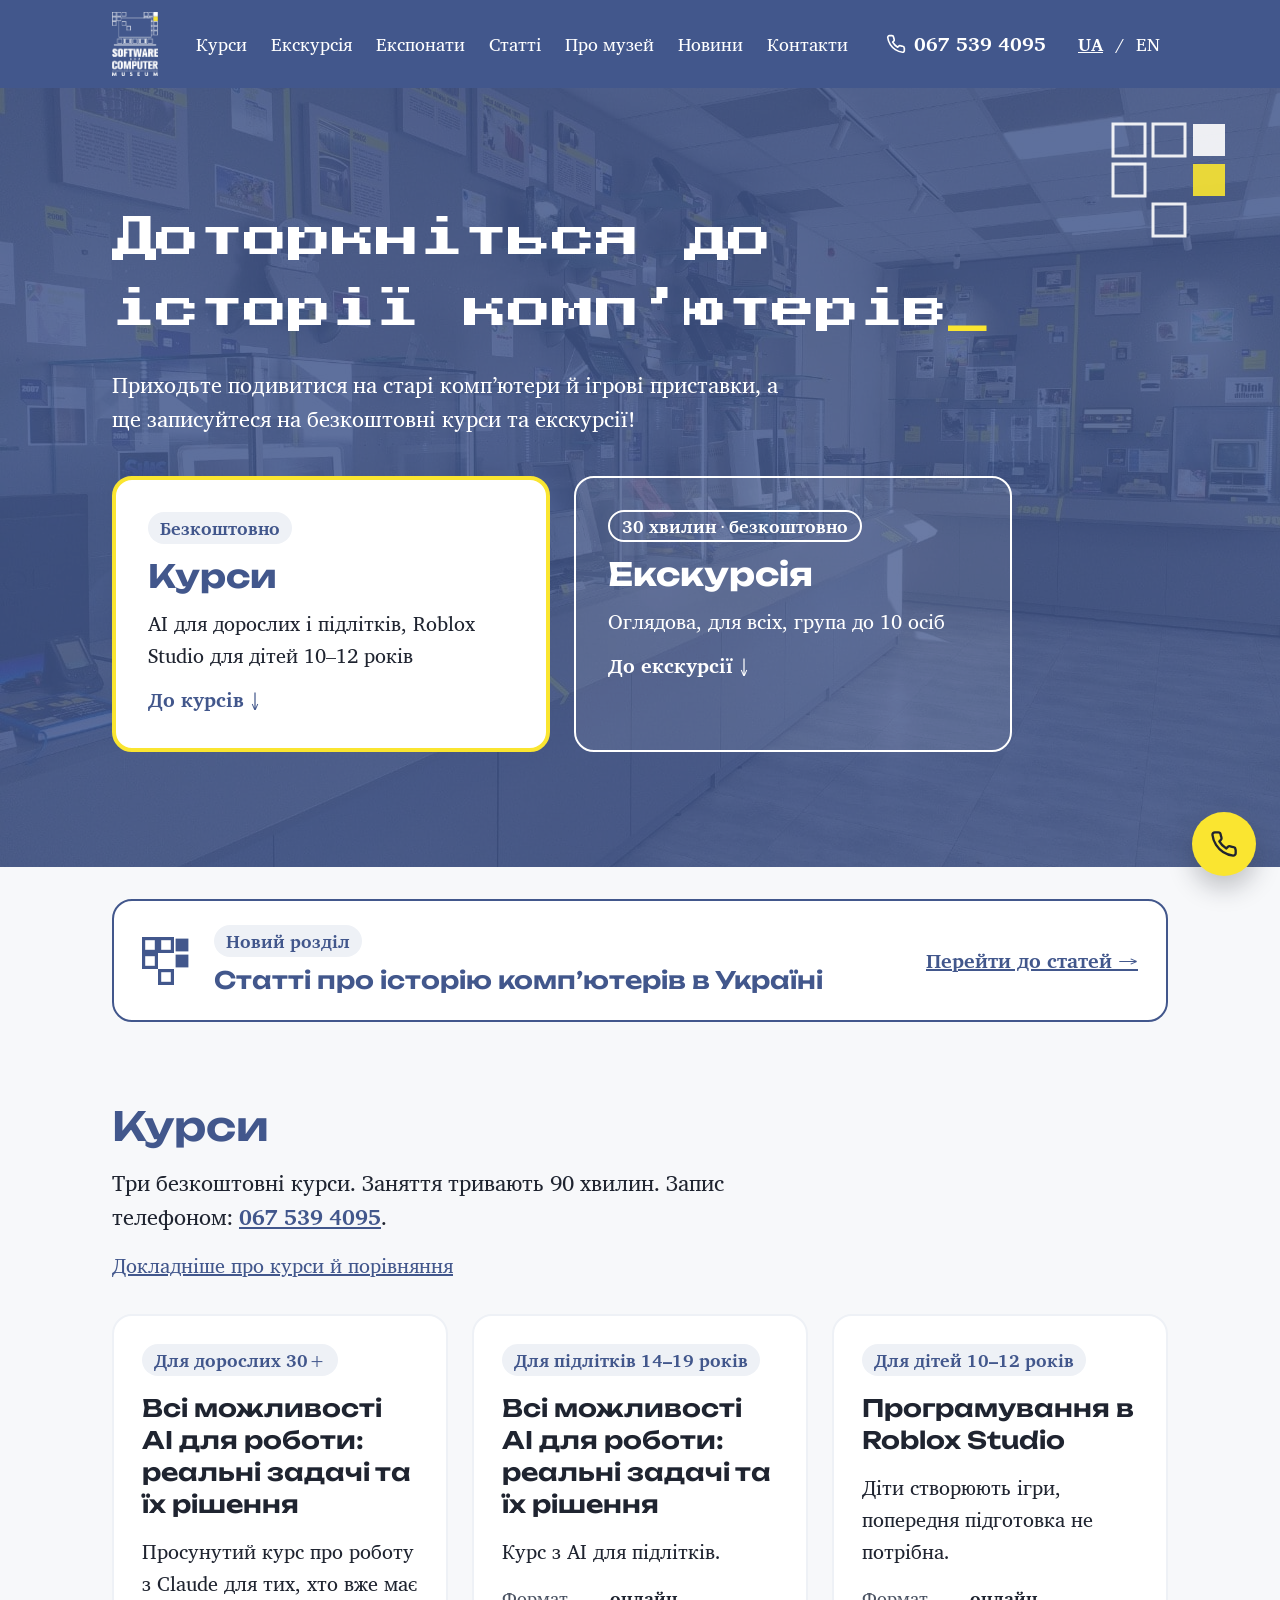
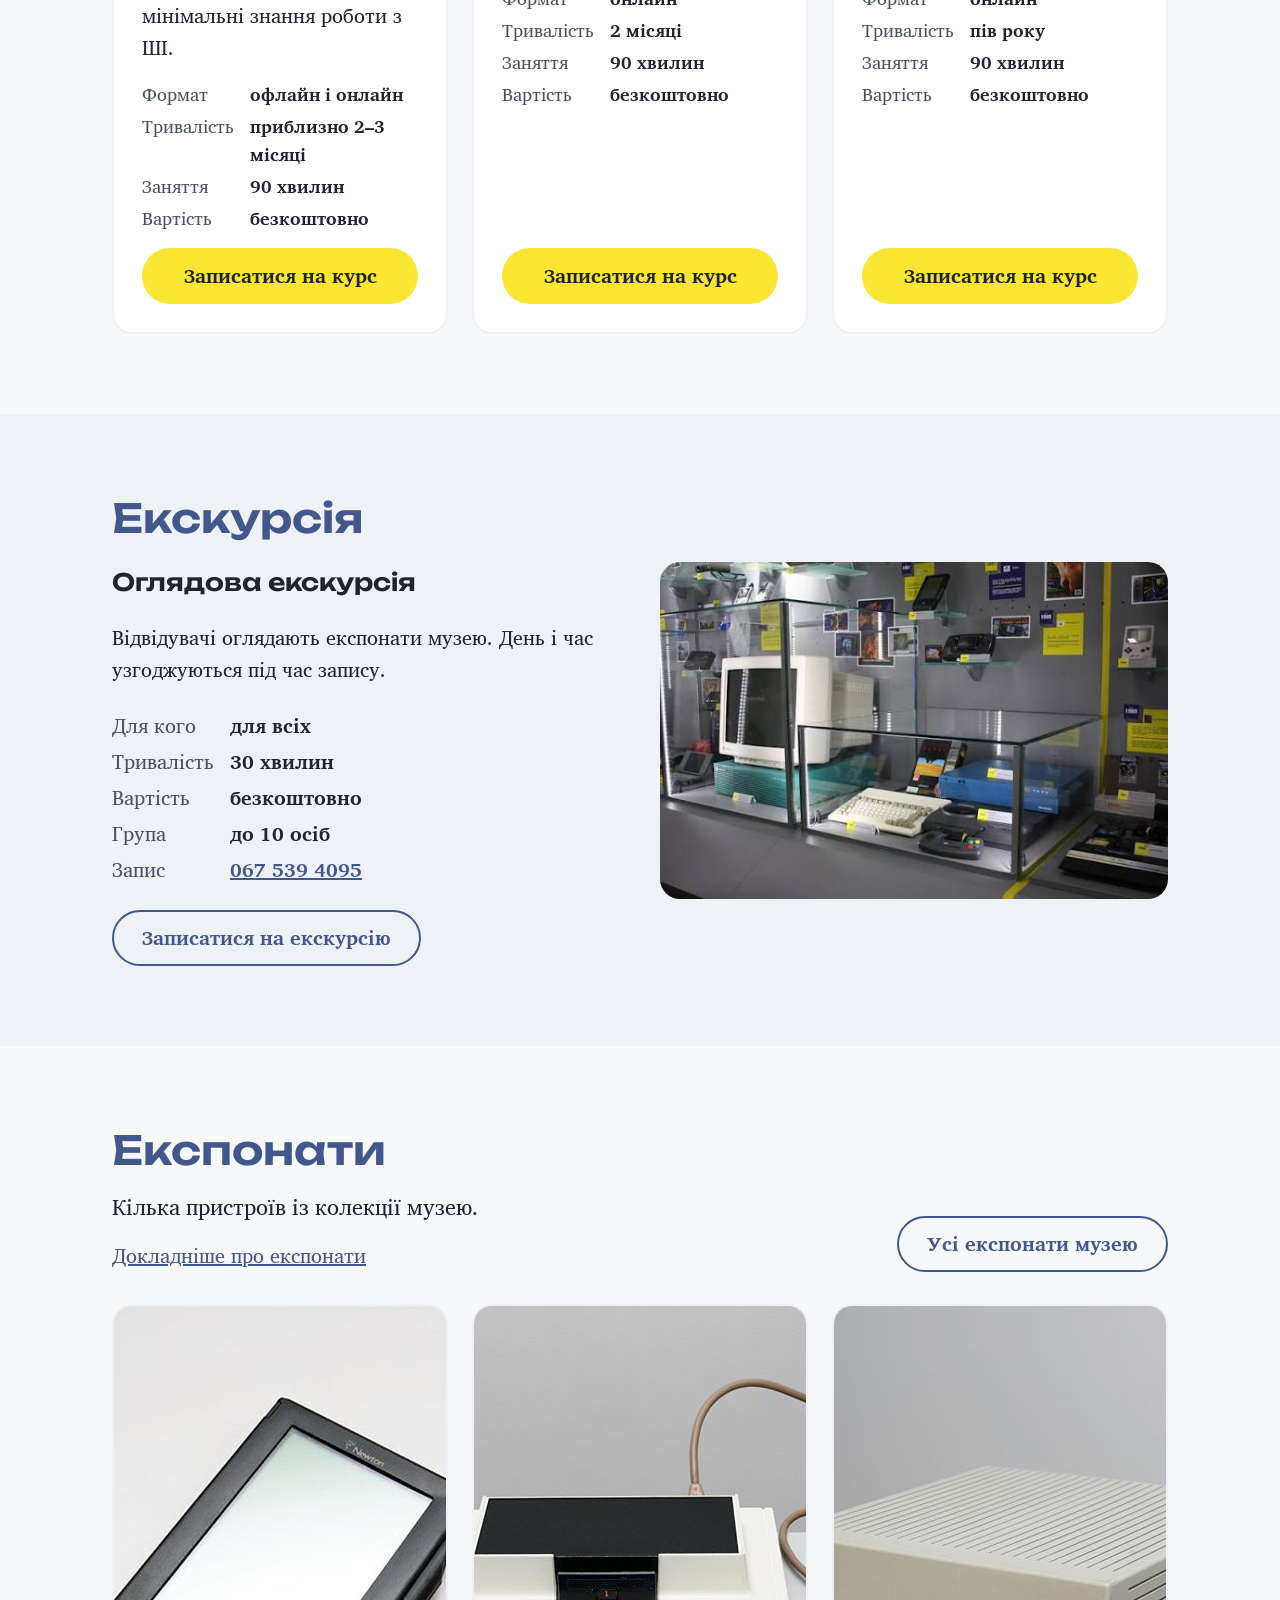
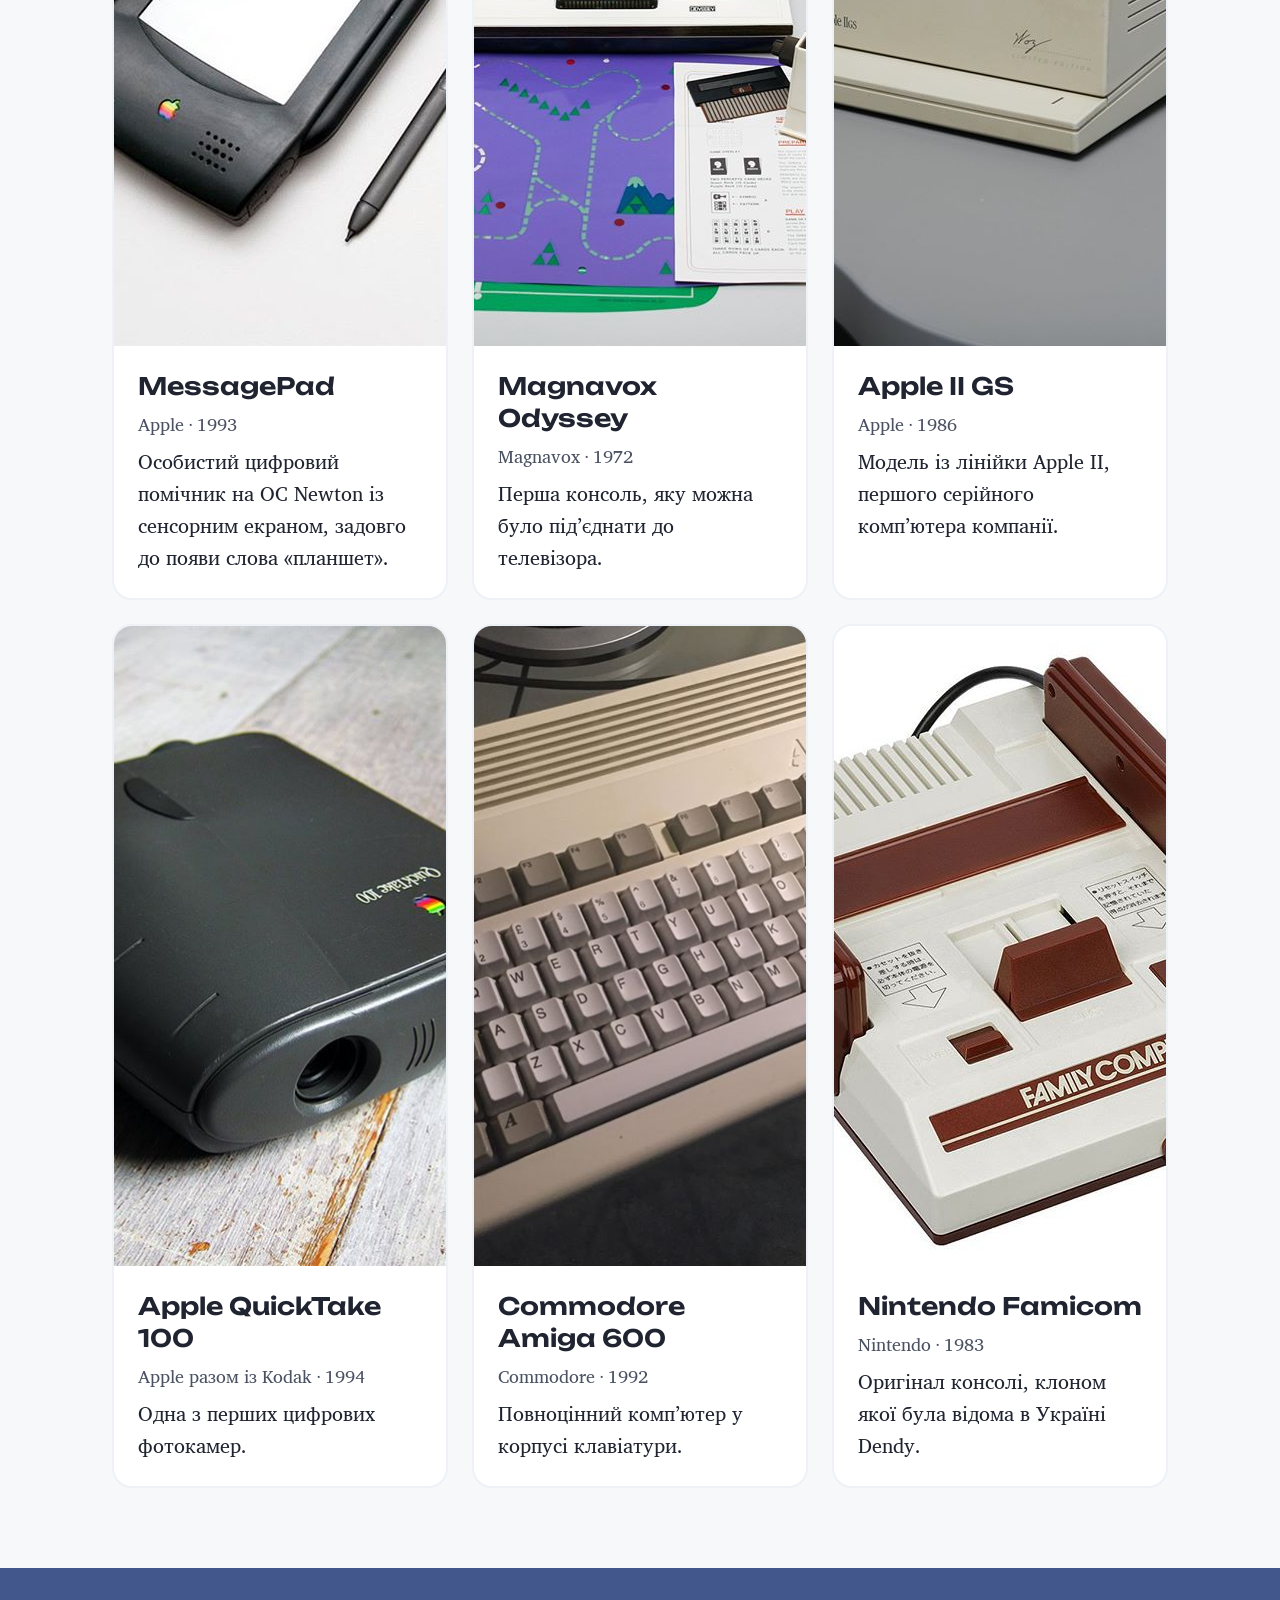
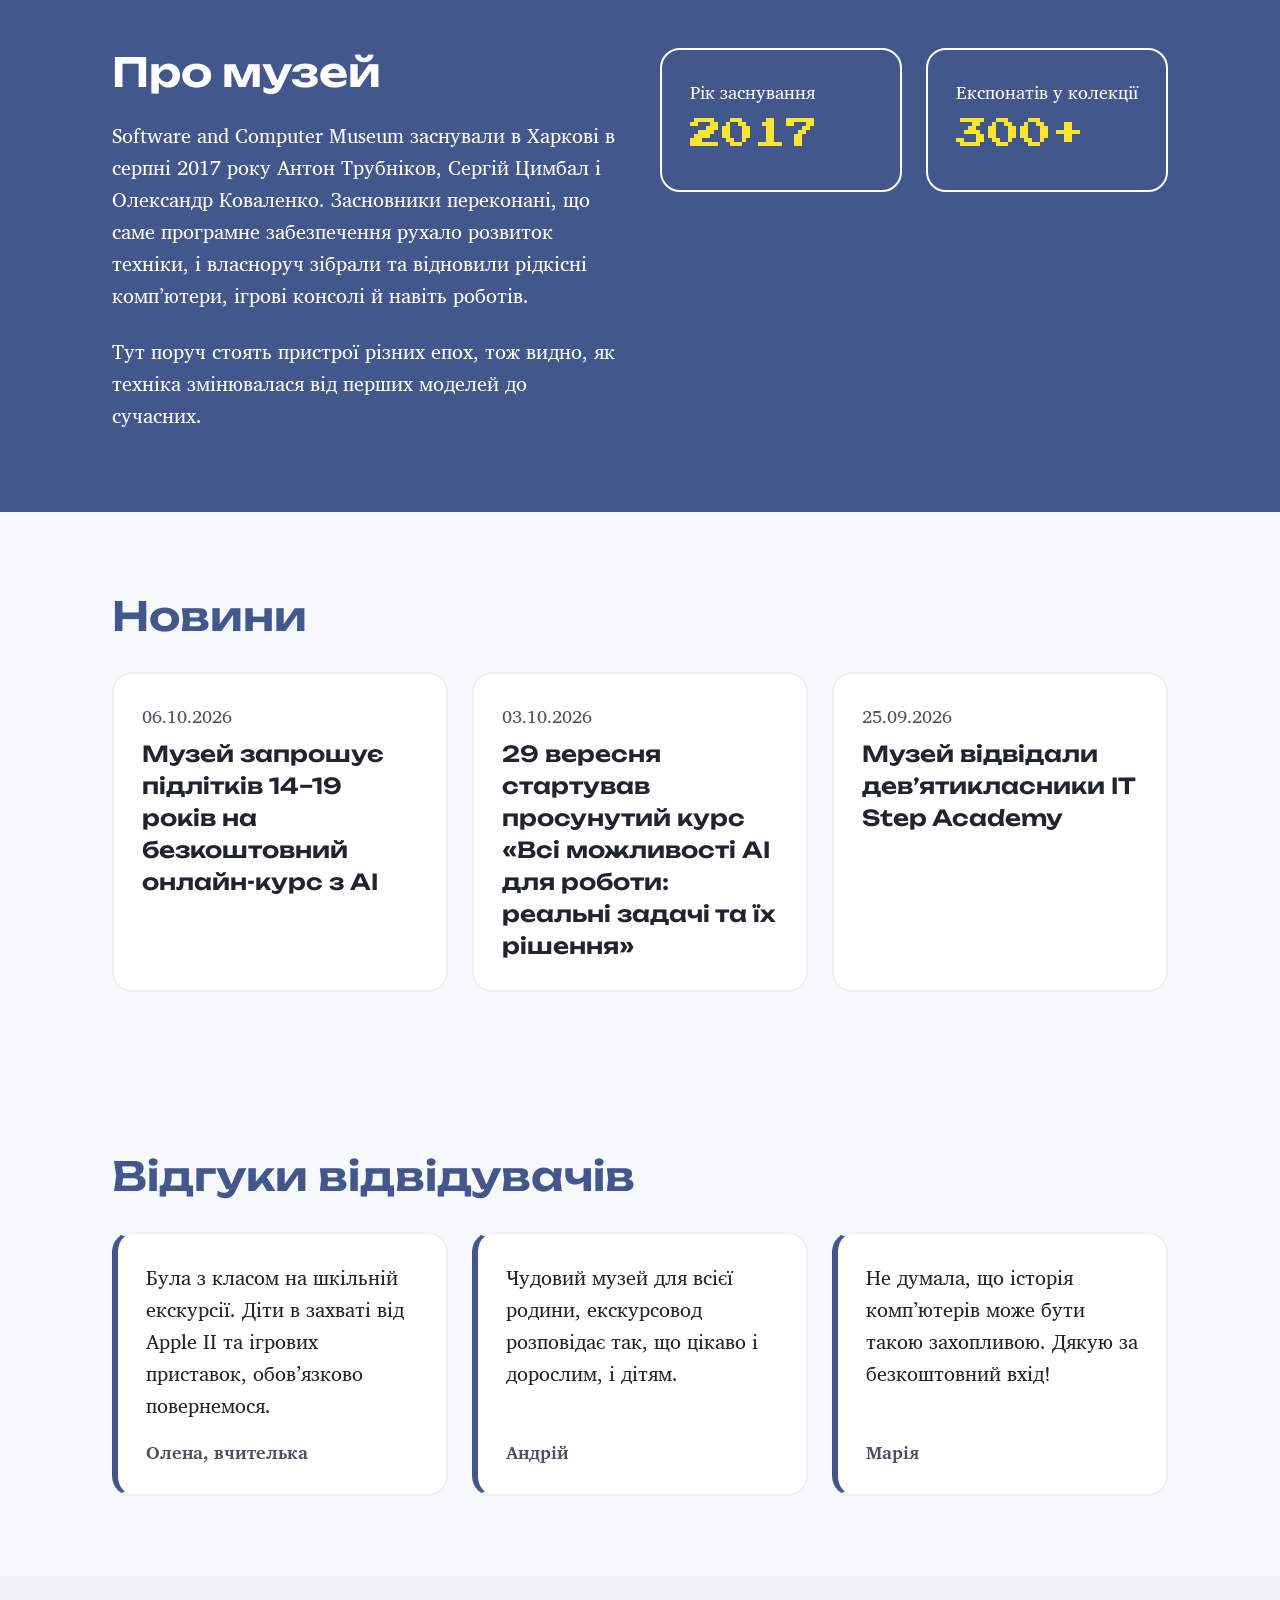
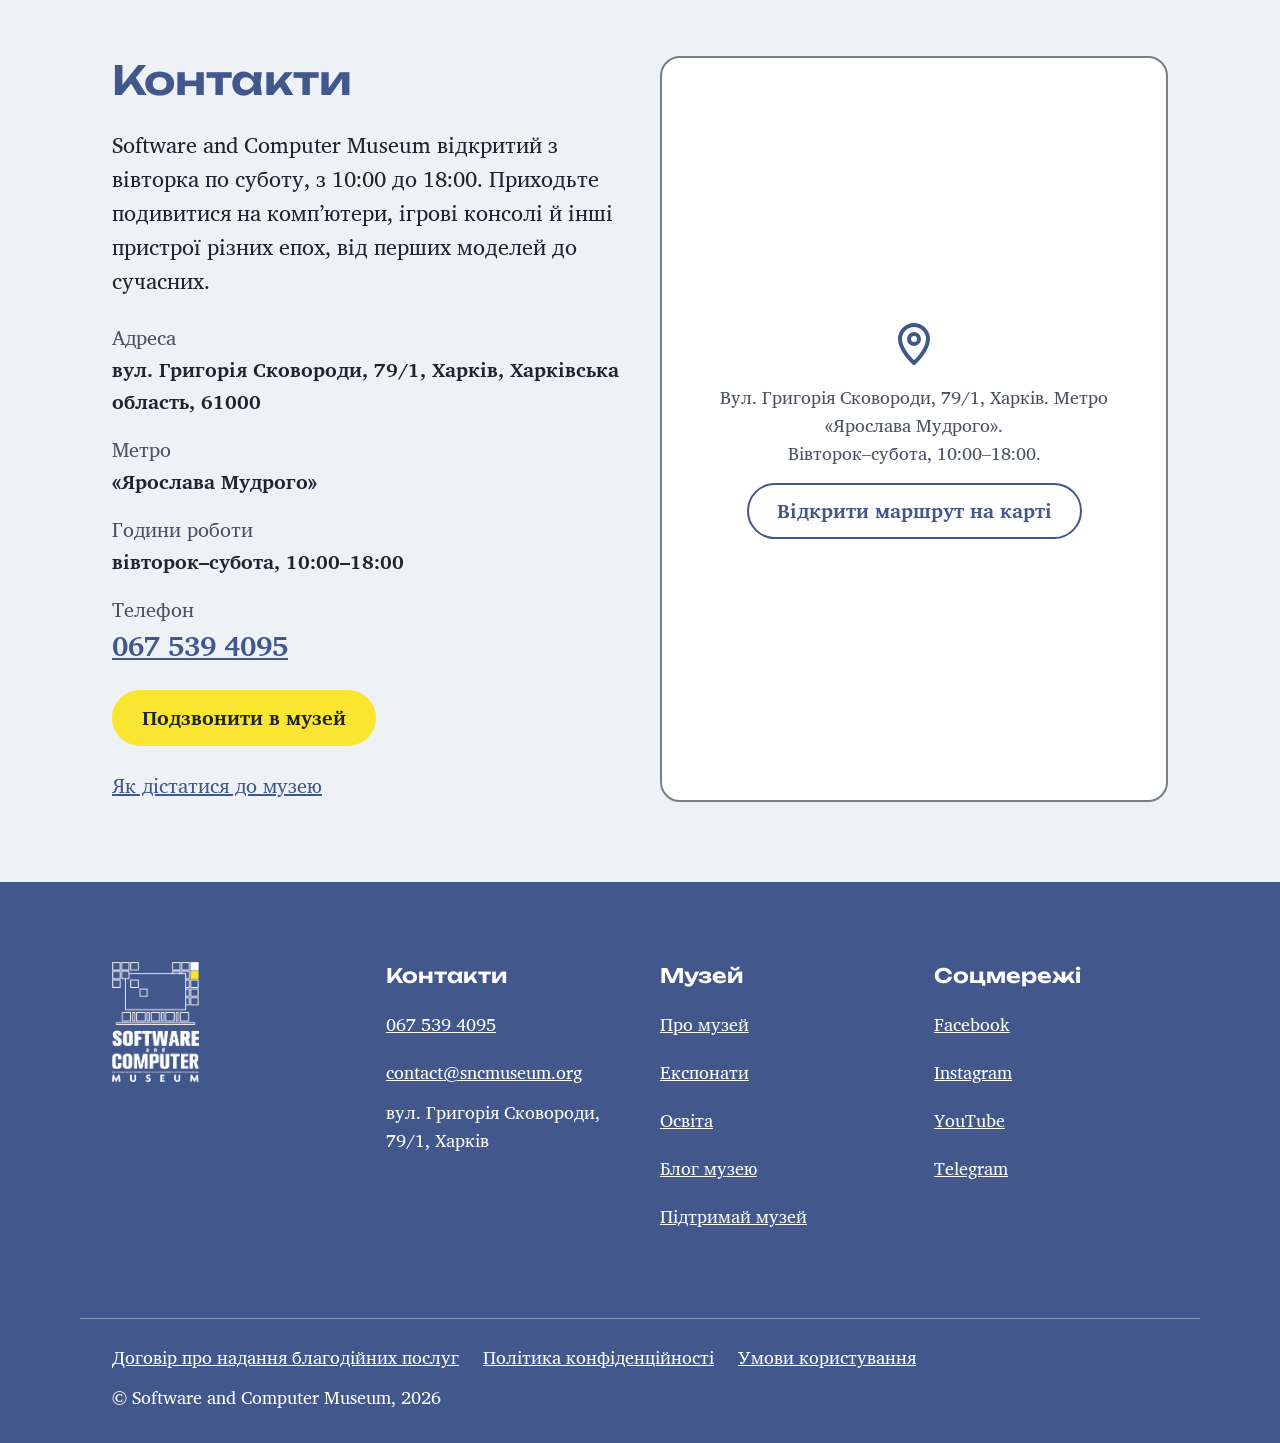
==== commit 54059267: "Додати анонс розділу «Статті» на головну - Блок «Новий розділ: Статті про історію комп’ютерів в Укра" ====
--- a/index.html
+++ b/index.html
@@ -70,6 +70,20 @@
         <span>Оглядова, для всіх, група до 10 осіб</span>
         <span class="hero-card-more">До екскурсії ↓</span>
       </a>
+    </div>
+  </div>
+</section>
+
+<!-- Анонс розділу «Статті» -->
+<section class="announce" aria-labelledby="announce-title">
+  <div class="wrap">
+    <div class="announce-card">
+      <svg aria-hidden="true" width="48" height="48" viewBox="0 0 120 120"><g fill="none" stroke="#42578c" stroke-width="8"><rect x="4" y="4" width="32" height="32"/><rect x="44" y="4" width="32" height="32"/><rect x="4" y="44" width="32" height="32"/><rect x="44" y="84" width="32" height="32"/></g><rect x="84" y="4" width="32" height="32" fill="#42578c"/><rect x="84" y="44" width="32" height="32" fill="#42578c"/></svg>
+      <div class="announce-text">
+        <span class="tag">Новий розділ</span>
+        <h2 id="announce-title" class="announce-title">Статті про історію комп’ютерів в Україні</h2>
+      </div>
+      <a href="articles.html" class="more-link">Перейти до статей →</a>
     </div>
   </div>
 </section>
--- a/css/styles.css
+++ b/css/styles.css
@@ -307,6 +307,23 @@
   line-height: 24px;
 }
 
+/* ---------- Анонс під першим екраном ---------- */
+.announce { padding-top: var(--space-5); }
+.announce-card {
+  display: flex;
+  flex-wrap: wrap;
+  align-items: center;
+  gap: var(--space-3) var(--space-4);
+  padding: var(--space-4) 28px;
+  border: 2px solid var(--primary);
+  border-radius: var(--radius-lg);
+  background: #ffffff;
+}
+.announce-card svg { flex: none; }
+.announce-text { display: flex; flex: 1 1 320px; flex-direction: column; align-items: flex-start; gap: var(--space-2); }
+.announce-title { font-size: clamp(20px, 2.2vw, 24px); line-height: 1.3; font-weight: 600; color: var(--primary); }
+.announce-card .more-link { align-self: center; }
+
 /* ---------- Експонати ---------- */
 .exhibit { padding: 0; gap: 0; overflow: hidden; }
 .exhibit img { display: block; width: 100%; aspect-ratio: 1 / 1; object-fit: cover; }
@@ -314,6 +331,24 @@
 /* Сторінка exhibits.html */
 .exhibit-body .facts { padding: var(--space-2) 0; border-top: 2px dashed var(--surface-alt); border-bottom: 2px dashed var(--surface-alt); }
 .exhibits-all { align-self: flex-start; }
+.exhibit .exhibit-body { flex: 1; }
+/* Заглушка замість фото, поки знімка експоната немає */
+.exhibit-nophoto {
+  display: flex;
+  flex-direction: column;
+  align-items: center;
+  justify-content: center;
+  gap: var(--space-3);
+  aspect-ratio: 1 / 1;
+  background: var(--primary);
+  color: var(--on-color);
+  font-size: 18px;
+  line-height: 28px;
+}
+
+/* Посилання «Читати статтю» / «Подивитися експонат»: як «До курсів ↓» на головній */
+.more-link { align-self: flex-start; font-weight: 700; }
+.exhibit-body .more-link { margin-top: auto; padding-top: var(--space-2); }
 
 /* ---------- Екскурсія ---------- */
 .rounded-photo { display: block; width: 100%; height: auto; border-radius: var(--radius-lg); }
